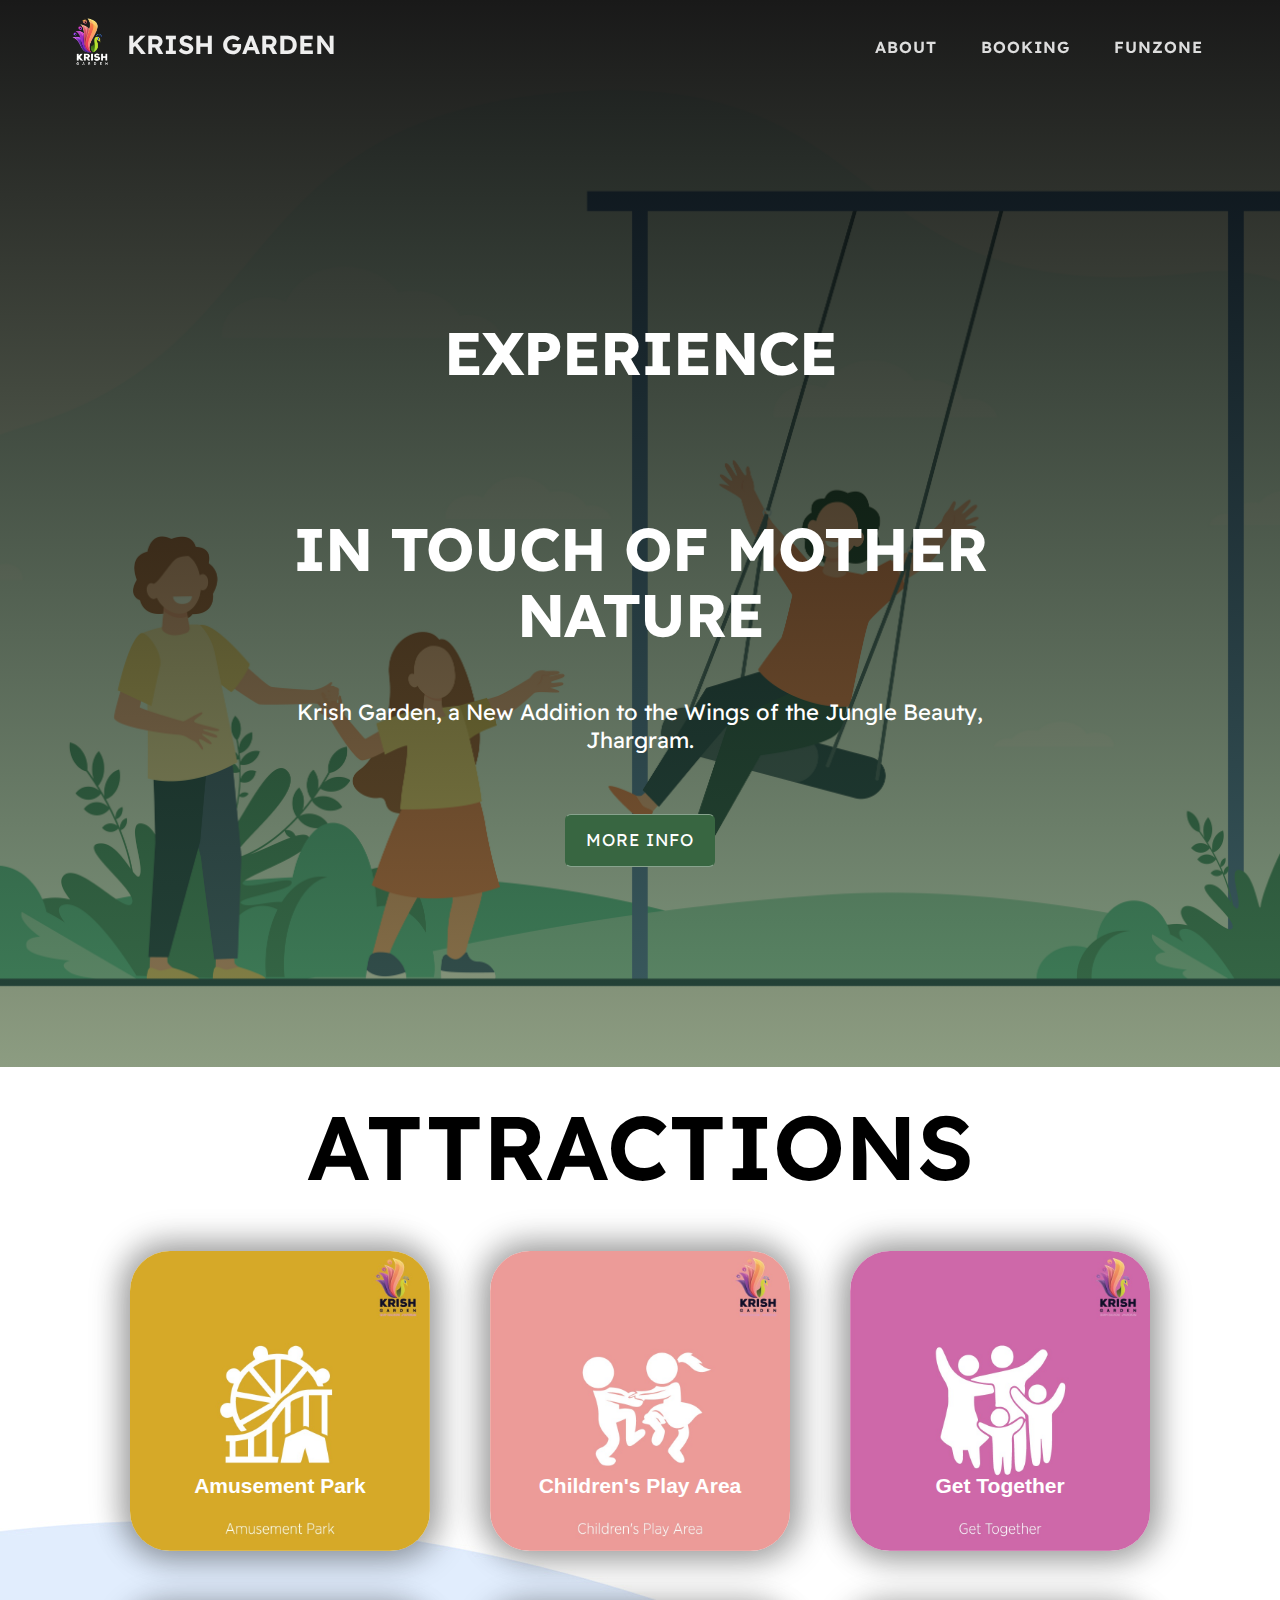
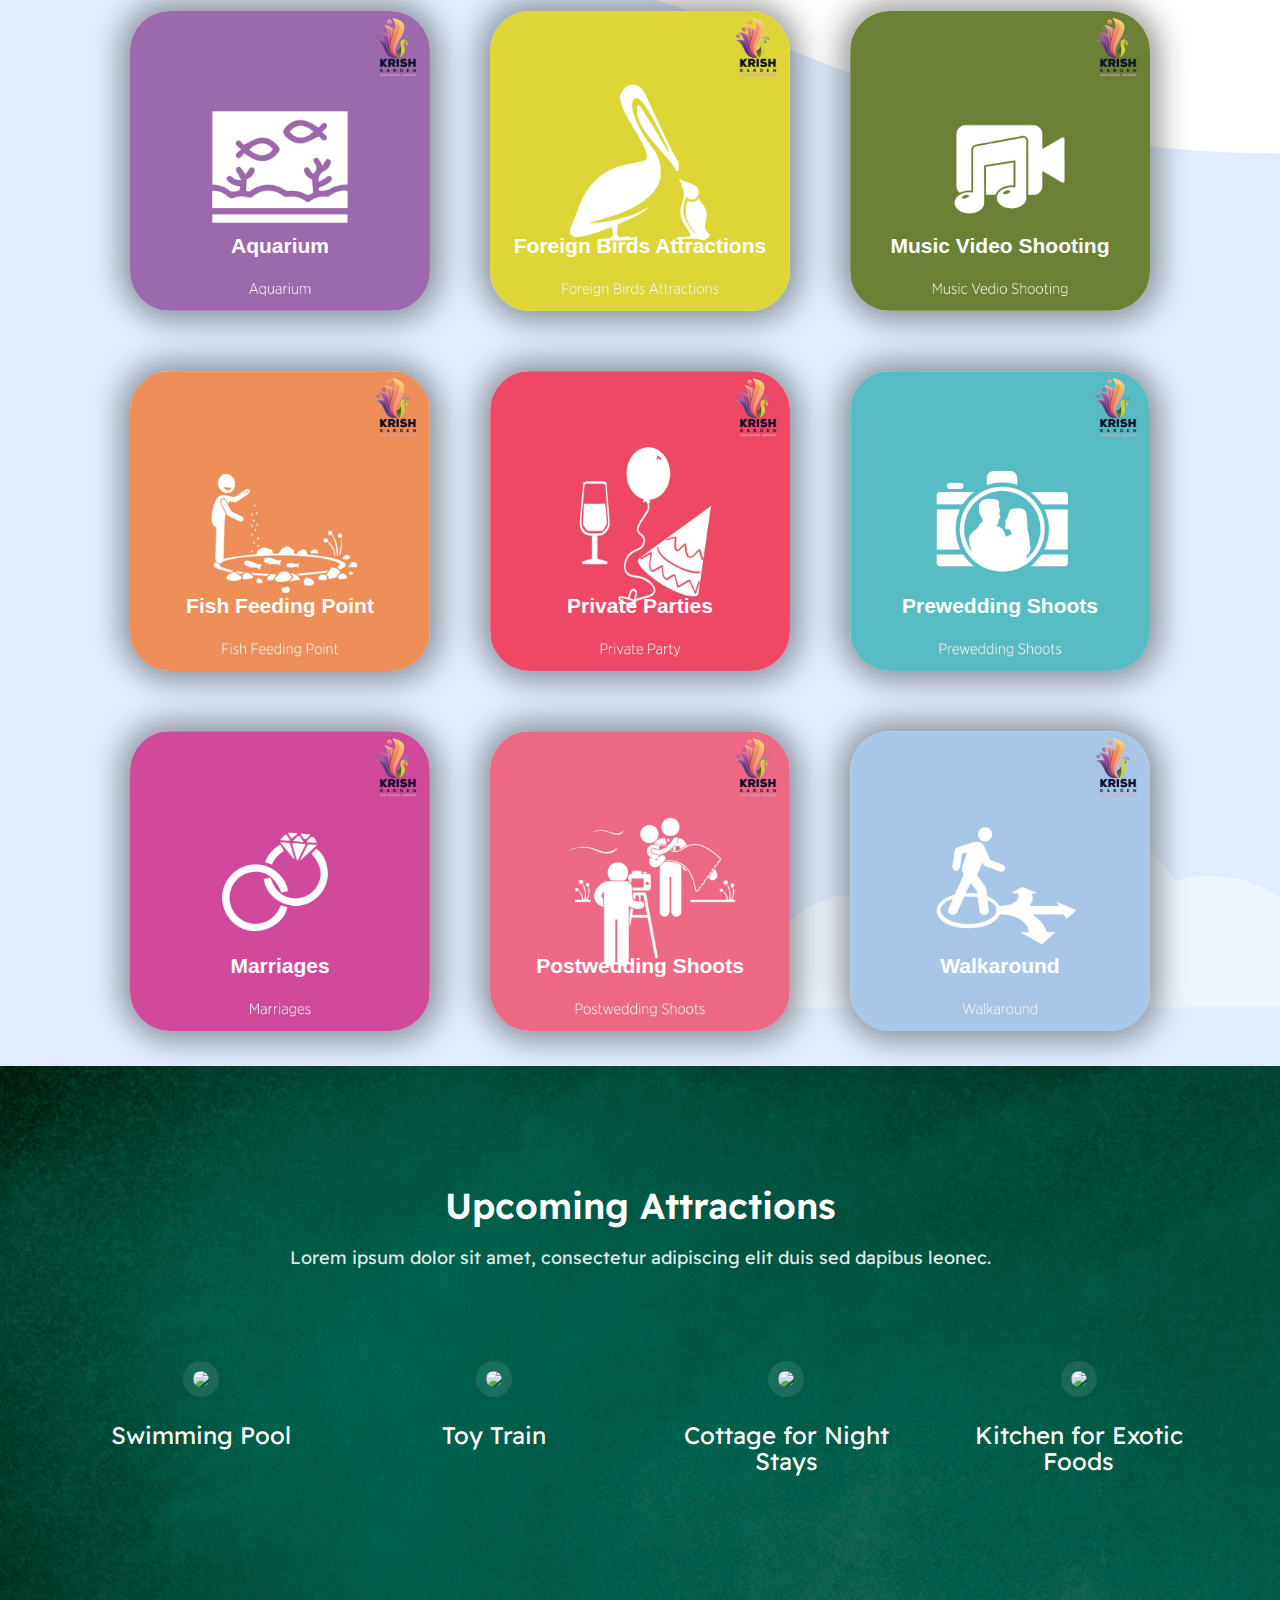
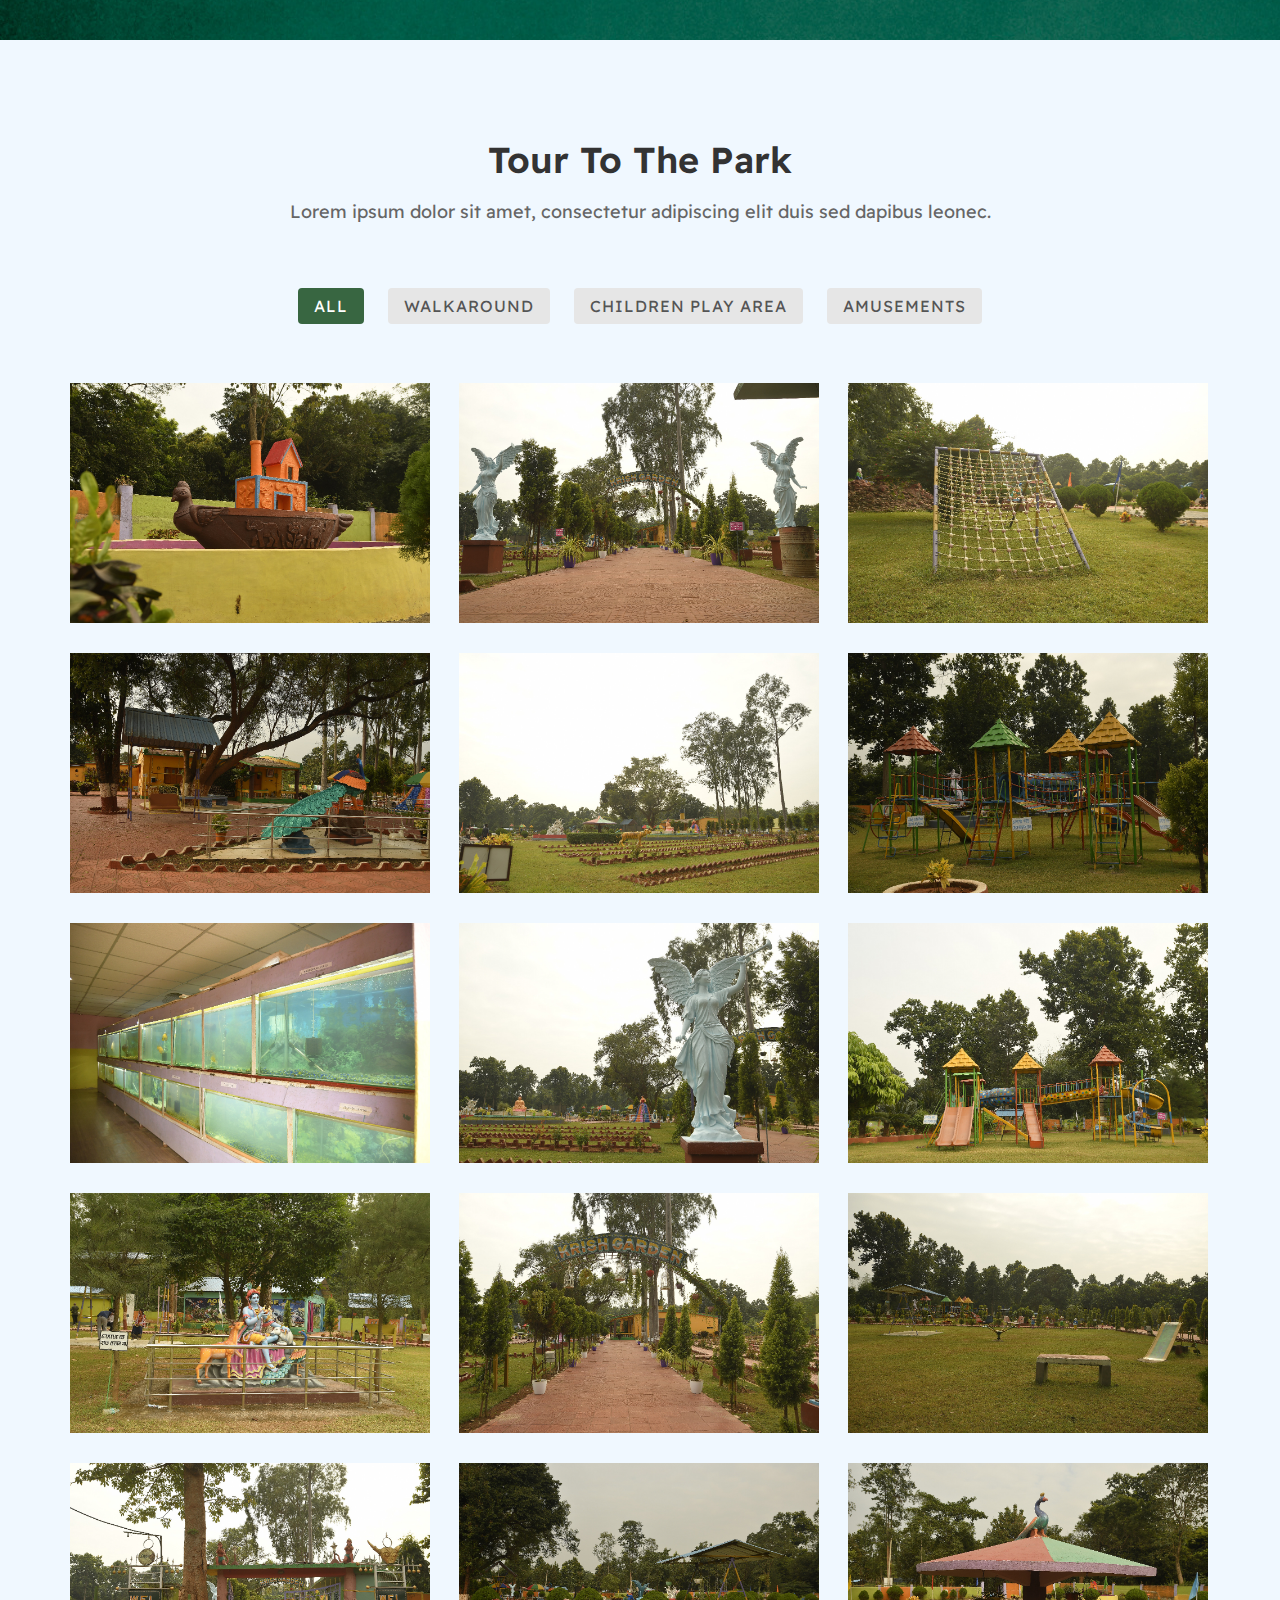
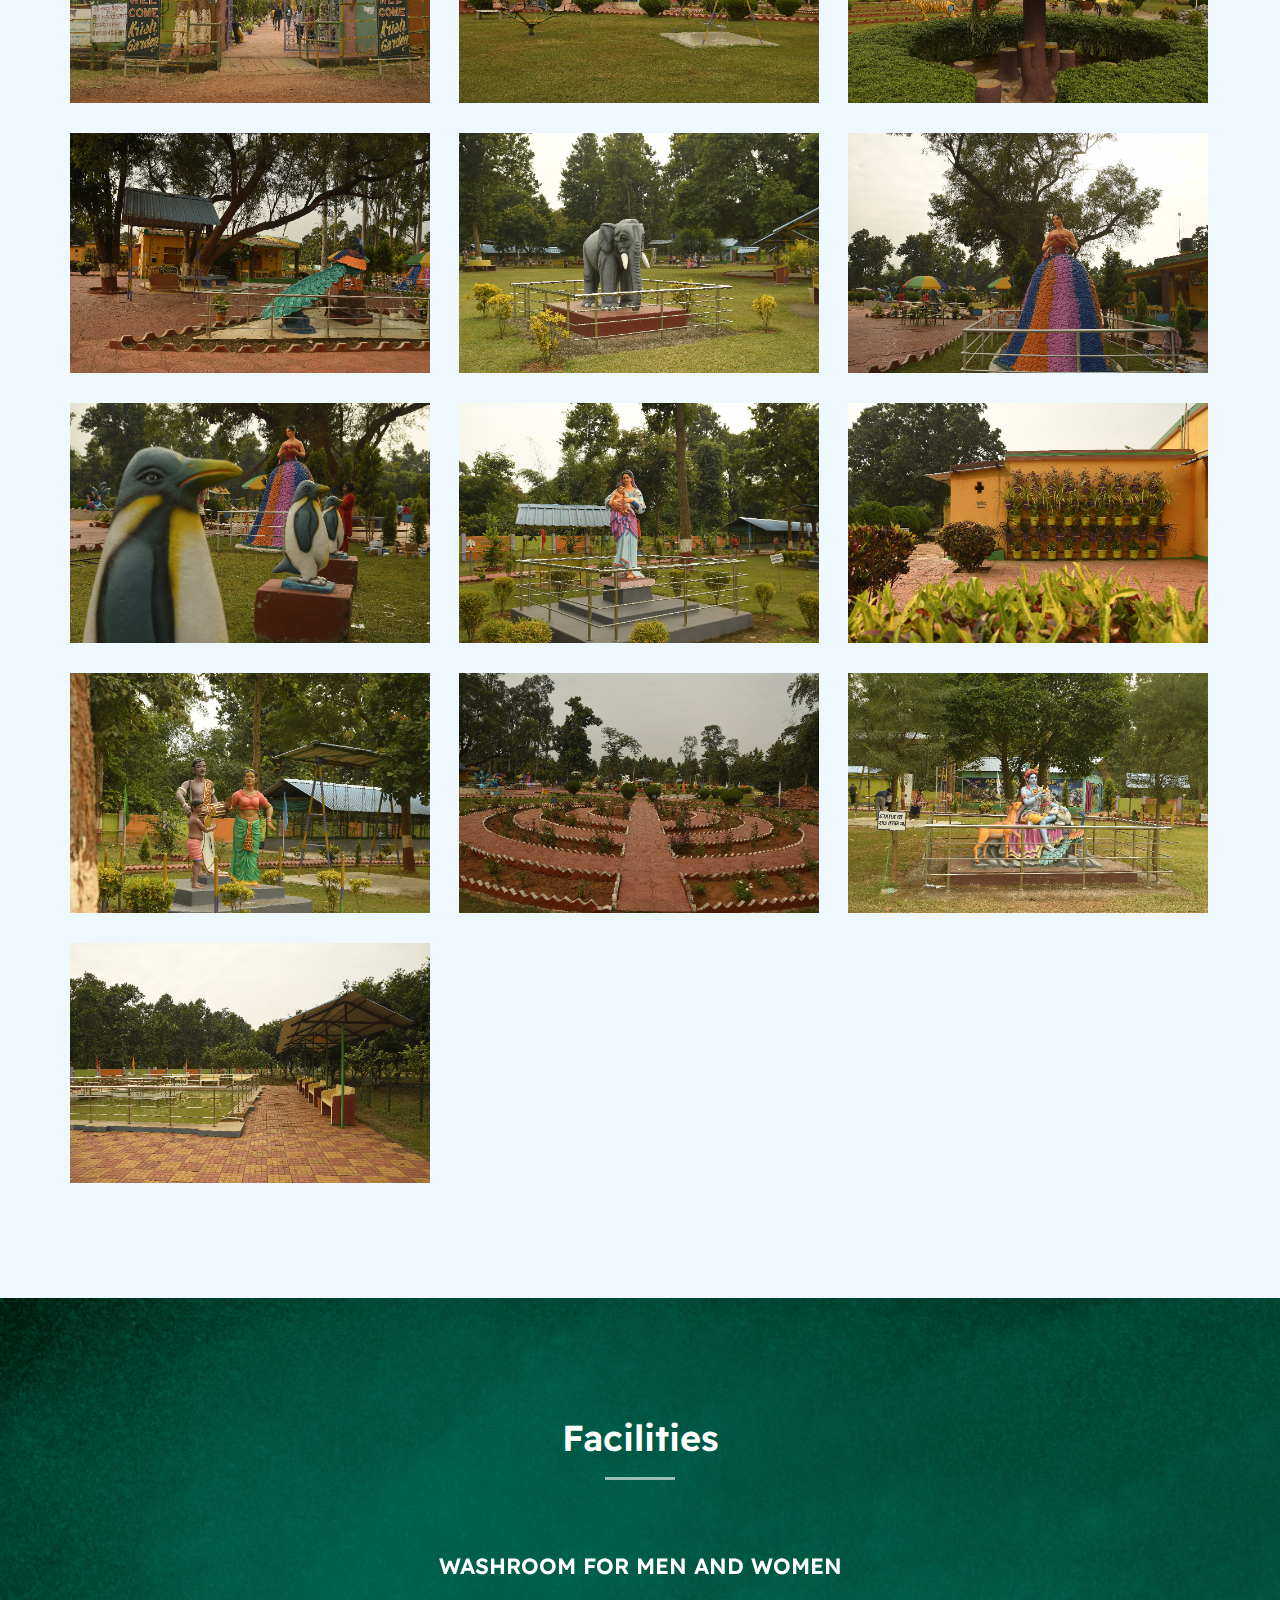
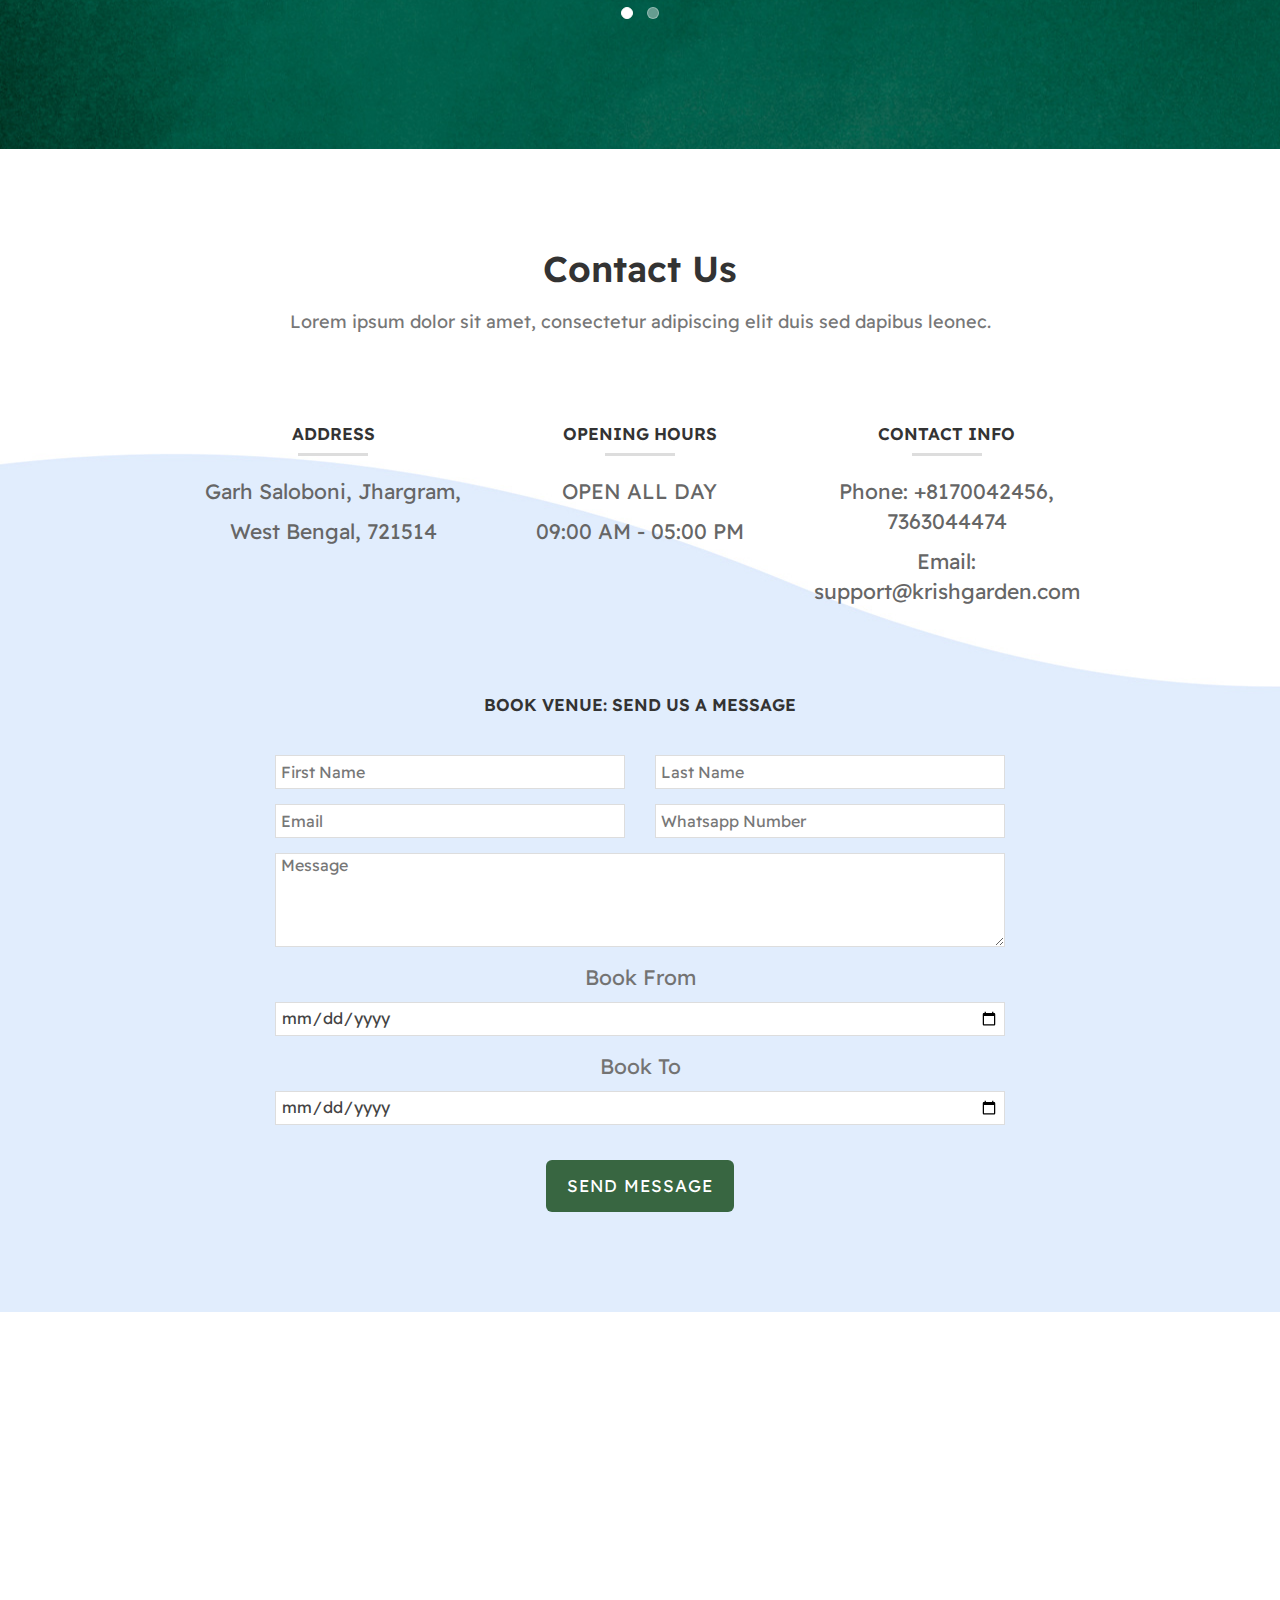
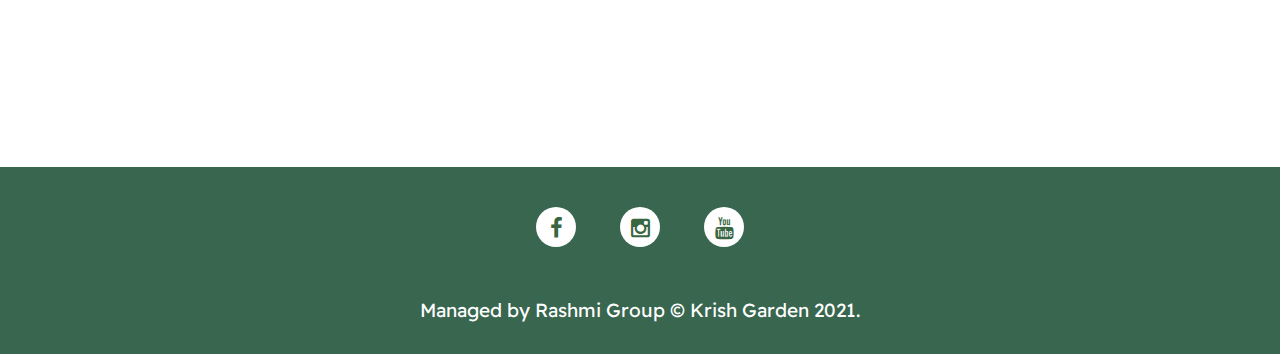
==== index.html @ af8bb803 "Add files via upload" ====
<!DOCTYPE html>
<html lang="en">
<head>
<meta charset="utf-8">
<meta name="viewport" content="width=device-width, initial-scale=1">
<title>Krish Garden</title>
<meta name="description" content="">
<meta name="author" content="">

<!-- Favicons
    ================================================== -->
<link rel="shortcut icon" href="img/favicon.ico" type="image/x-icon">
<link rel="apple-touch-icon" href="img/apple-touch-icon.png">
<link rel="apple-touch-icon" sizes="72x72" href="img/apple-touch-icon-72x72.png">
<link rel="apple-touch-icon" sizes="114x114" href="img/apple-touch-icon-114x114.png">

<!-- Bootstrap -->
<link rel="stylesheet" type="text/css"  href="css/bootstrap.css">
<link rel="stylesheet" type="text/css" href="fonts/font-awesome/css/font-awesome.css">

<!-- Slider
    ================================================== -->
<link href="css/owl.carousel.css" rel="stylesheet" media="screen">
<link href="css/owl.theme.css" rel="stylesheet" media="screen">

<!-- Stylesheet
    ================================================== -->
<link rel="stylesheet" type="text/css" href="css/style.css">
<link rel="stylesheet" type="text/css" href="css/nivo-lightbox/nivo-lightbox.css">
<link rel="stylesheet" type="text/css" href="css/nivo-lightbox/default.css">
<link href="https://fonts.googleapis.com/css?family=Open+Sans:300,400,600,700" rel="stylesheet">


</head>
<body id="page-top" data-spy="scroll" data-target=".navbar-fixed-top">


<!-- Navigation
    ==========================================-->


<nav id="menu" class="navbar navbar-default navbar-fixed-top">
  <div class="container">
    <!-- Brand and toggle get grouped for better mobile display -->
    <div class="navbar-header">
      <a href="#" class="navbar-brand">
        <img src="img/Logo.png" alt="" height="72" style="margin-top: -25px";>
      </a>
      <button type="button" class="navbar-toggle collapsed" data-toggle="collapse" data-target="#bs-example-navbar-collapse-1"> <span class="sr-only">Toggle navigation</span> <span class="icon-bar"></span> <span class="icon-bar"></span> <span class="icon-bar"></span> </button>
      <a class="navbar-brand page-scroll" href="index.html">KRISH GARDEN</a> </div>

    <!-- Collect the nav links, forms, and other content for toggling -->
    <div class="collapse navbar-collapse" id="bs-example-navbar-collapse-1">
      <ul class="nav navbar-nav navbar-right">
        <li><a href="about.html" >About</a></li>
<!--         <li><a href="#services" class="page-scroll">Upcoming Attractions</a></li> -->
<!--         <li><a href="all-images.html">Gallery</a></li>
 --><!--         <li><a href="#testimonials" class="page-scroll">Testimonials</a></li>
 -->        <li><a href="#contact" class="page-scroll">Booking</a></li>
         <li><a href="funzone.html" >Funzone</a></li>

      </ul>
    </div>
    <!-- /.navbar-collapse -->
  </div>
  <!-- /.container-fluid -->
</nav>
<!-- Header -->
<header id="header">
  <div class="intro">
    <div class="overlay">
      <div class="container">
        <div class="row">
          <div class="col-md-8 col-md-offset-2 intro-text">
            <h1>Experience
              <div class="content-slider">
                <div class="slider">
                  <div class="mask">
                    <ul>
                      <li class="anim1">
                        <div class="quote">Pleasing Holidays</div>
                      </li>
                      <li class="anim2">
                        <div class="quote">Prewedding Shoots</div>
                      </li>
                      <li class="anim3">
                        <div class="quote">Private Parties</div>
                      </li>
                      <li class="anim4">
                        <div class="quote">Postwedding Shoot</div>
                      </li>
                      <li class="anim5">
                        <div class="quote">Classic Dining</div>
                      </li>
                    </ul>
                  </div>
                </div>
              </div>
            in Touch of Mother Nature</h1>
            <p>Krish Garden, a New Addition to the Wings of the Jungle Beauty, Jhargram.</p>
            <a href="about.html" class="btn btn-custom btn-lg page-scroll">More Info</a> </div>
        </div>
      </div>
    </div>
  </div>
</header>
<!-- About Section -->

<div class="heading-a">
      <h2 class="section-heading-a">Attractions</h2>
</div>

<div class="cards-list">

<div class="card 1">
  <div class="card_image"> <img src="img/gallery/attraction/02.jpeg" /> </div>
  <div class="card_title title-white">
    <p>Amusement Park</p>
  </div>
</div>

  <div class="card 2">
  <div class="card_image">
    <img src="img/gallery/attraction/03.jpeg" />
    </div>
  <div class="card_title title-white">
    <p>Children's Play Area</p>
  </div>
</div>

<div class="card 3">
  <div class="card_image">
    <img src="img/gallery/attraction/04.jpeg" />
  </div>
  <div class="card_title title-white">
    <p>Get Together</p>
  </div>
</div>

  <div class="card 4">
  <div class="card_image">
    <img src="img/gallery/attraction/05.jpeg" />
    </div>
  <div class="card_title title-white">
    <p>Aquarium</p>
  </div>
  </div>


<div class="card 1">
  <div class="card_image"> <img src="img/gallery/attraction/06.jpeg" /> </div>
  <div class="card_title title-white">
    <p>Foreign Birds Attractions</p>
  </div>
</div>

  <div class="card 2">
  <div class="card_image">
    <img src="img/gallery/attraction/08.jpeg" />
    </div>
  <div class="card_title title-white">
    <p>Music Video Shooting</p>
  </div>
</div>

<div class="card 3">
  <div class="card_image">
    <img src="img/gallery/attraction/07.jpeg" />
  </div>
  <div class="card_title title-white">
    <p>Fish Feeding Point</p>
  </div>
</div>

  <div class="card 4">
  <div class="card_image">
    <img src="img/gallery/attraction/09.jpeg" />
    </div>
  <div class="card_title title-white">
    <p>Private Parties</p>
  </div>
  </div>

  <div class="card 1">
  <div class="card_image"> <img src="img/gallery/attraction/10.jpeg" /> </div>
  <div class="card_title title-white">
    <p>Prewedding Shoots</p>
  </div>
</div>

  <div class="card 2">
  <div class="card_image">
    <img src="img/gallery/attraction/11.jpeg" />
    </div>
  <div class="card_title title-white">
    <p>Marriages</p>
  </div>
</div>

<div class="card 3">
  <div class="card_image">
    <img src="img/gallery/attraction/12.jpeg" />
  </div>
  <div class="card_title title-white">
    <p>Postwedding Shoots</p>
  </div>
</div>

  <div class="card 4">
  <div class="card_image">
    <img src="img/gallery/attraction/01.jpeg" />
    </div>
  <div class="card_title title-white">
    <p>Walkaround</p>
  </div>
  </div>

</div>



<!-- Services Section -->
<div id="services">
  <div class="container">
    <div class="col-md-10 col-md-offset-1 section-title text-center">
      <h2>Upcoming Attractions</h2>
      <p>Lorem ipsum dolor sit amet, consectetur adipiscing elit duis sed dapibus leonec.</p>
    </div>
    <div class="row">
      <div class="col-md-3 text-center">
        <div class="service-media"> <img src="https://i.redd.it/b3esnz5ra34y.jpg" alt=" "> </div>
        <div class="service-desc">
          <h3>Swimming Pool</h3>
          <!-- <p>Lorem ipsum dolor sit amet, consectetur adipiscing elit. Duis sed dapibus leo nec ornare diam sedasd commodo nibh ante facilisis bibendum dolor feugiat at.</p>
 -->        </div>
      </div>
      <div class="col-md-3 text-center">
        <div class="service-media"> <img src="https://i.redd.it/b3esnz5ra34y.jpg" alt=" "> </div>
        <div class="service-desc">
          <h3>Toy Train</h3>
          <!-- <p>Lorem ipsum dolor sit amet, consectetur adipiscing elit. Duis sed dapibus leo nec ornare diam sedasd commodo nibh ante facilisis bibendum dolor feugiat at.</p>
 -->        </div>
      </div>
      <div class="col-md-3 text-center">
        <div class="service-media"> <img src="https://i.redd.it/b3esnz5ra34y.jpg" alt=" "> </div>
        <div class="service-desc">
          <h3>Cottage for Night Stays</h3>
          <!-- <p>Lorem ipsum dolor sit amet, consectetur adipiscing elit. Duis sed dapibus leo nec ornare diam sedasd commodo nibh ante facilisis bibendum dolor feugiat at.</p>
 -->        </div>

      </div>
      <div class="col-md-3 text-center">
        <div class="service-media"> <img src="https://i.redd.it/b3esnz5ra34y.jpg" alt=" "> </div>
        <div class="service-desc">
          <h3>Kitchen for Exotic Foods</h3>
          <!-- <p>Lorem ipsum dolor sit amet, consectetur adipiscing elit. Duis sed dapibus leo nec ornare diam sedasd commodo nibh ante facilisis bibendum dolor feugiat at.</p>
 -->        </div>
      </div>
    </div>
  </div>
</div>
<!-- Gallery Section -->
<div id="portfolio">
  <div class="container">
    <div class="section-title text-center center">
      <h2>Tour To The Park</h2>
      <p>Lorem ipsum dolor sit amet, consectetur adipiscing elit duis sed dapibus leonec.</p>
    </div>
    <div class="categories">
      <ul class="cat">
        <li>
          <ol class="type">
            <li><a href="#" data-filter="*" class="active">All</a></li>
            <li><a href="#" data-filter=".lawn">Walkaround</a></li>
            <li><a href="#" data-filter=".garden">Children Play Area</a></li>
            <li><a href="#" data-filter=".planting">Amusements</a></li>
          </ol>
        </li>
      </ul>
      <div class="clearfix"></div>
    </div>
    <div class="row">
      <div class="portfolio-items">
        <div class="col-sm-6 col-md-4 lawn">
          <div class="portfolio-item">
            <div class="hover-bg"> <a href="img/gallery/large/image-067.JPG" title="Project Title" data-lightbox-gallery="gallery1">
              <div class="hover-text">
<!--                 <h4>Lorem Ipsum</h4>-->
              </div>
              <img src="img/gallery/small/image-067.jpeg" class="img-responsive" alt="Project Title"> </a> </div>
          </div>
        </div>
        <div class="col-sm-6 col-md-4 lawn">
          <div class="portfolio-item">
            <div class="hover-bg"> <a href="img/gallery/large/image-072.JPG" title="Project Title" data-lightbox-gallery="gallery1">
              <div class="hover-text">
                <!--                 <h4>Lorem Ipsum</h4>-->
              </div>
              <img src="img/gallery/small/image-072.jpeg" class="img-responsive" alt="Project Title"> </a> </div>
          </div>
        </div>
        <div class="col-sm-6 col-md-4 garden">
          <div class="portfolio-item">
            <div class="hover-bg"> <a href="img/gallery/large/image-065.JPG" title="Project Title" data-lightbox-gallery="gallery1">
              <div class="hover-text">
                <!--                <h4>Dolor Sit</h4>-->
              </div>
              <img src="img/gallery/small/image-065.jpeg" class="img-responsive" alt="Project Title"> </a> </div>
          </div>
        </div>
        <div class="col-sm-6 col-md-4 planting">
          <div class="portfolio-item">
            <div class="hover-bg"> <a href="img/gallery/large/image-056.JPG" title="Project Title" data-lightbox-gallery="gallery1">
              <div class="hover-text">
                <!--                 <h4>Adipiscing Elit</h4>-->
              </div>
              <img src="img/gallery/small/image-056.jpeg" class="img-responsive" alt="Project Title"> </a> </div>
          </div>
        </div>
        <div class="col-sm-6 col-md-4 lawn">
          <div class="portfolio-item">
            <div class="hover-bg"> <a href="img/gallery/large/image-069.JPG" title="Project Title" data-lightbox-gallery="gallery1">
              <div class="hover-text">
                <!--                 <h4>Lorem Ipsum</h4>-->
              </div>
              <img src="img/gallery/small/image-069.jpeg" class="img-responsive" alt="Project Title"> </a> </div>
          </div>
        </div>
        <div class="col-sm-6 col-md-4 garden">
          <div class="portfolio-item">
            <div class="hover-bg"> <a href="img/gallery/large/image-032.JPG" title="Project Title" data-lightbox-gallery="gallery1">
              <div class="hover-text">
                <!--                <h4>Dolor Sit</h4>-->
              </div>
              <img src="img/gallery/small/image-032.jpeg" class="img-responsive" alt="Project Title"> </a> </div>
          </div>
        </div>
        <div class="col-sm-6 col-md-4 planting">
          <div class="portfolio-item">
            <div class="hover-bg"> <a href="img/gallery/large/image-04.JPG" title="Project Title" data-lightbox-gallery="gallery1">
              <div class="hover-text">
                <!--                 <h4>Adipiscing Elit</h4>-->
              </div>
              <img src="img/gallery/small/image-03.jpeg" class="img-responsive" alt="Project Title"> </a> </div>
          </div>
        </div>
        <div class="col-sm-6 col-md-4 lawn">
          <div class="portfolio-item">
            <div class="hover-bg"> <a href="img/gallery/large/image-071.JPG" title="Project Title" data-lightbox-gallery="gallery1">
              <div class="hover-text">
                <!--                 <h4>Lorem Ipsum</h4>-->
              </div>
              <img src="img/gallery/small/image-071.jpeg" class="img-responsive" alt="Project Title"> </a> </div>
          </div>
        </div>
        <div class="col-sm-6 col-md-4 garden">
          <div class="portfolio-item">
            <div class="hover-bg"> <a href="img/gallery/large/image-018.JPG" title="Project Title" data-lightbox-gallery="gallery1">
              <div class="hover-text">
                <!--                <h4>Dolor Sit</h4>-->
              </div>
              <img src="img/gallery/small/image-018.jpeg" class="img-responsive" alt="Project Title"> </a> </div>
          </div>
        </div>
        <div class="col-sm-6 col-md-4 planting">
          <div class="portfolio-item">
            <div class="hover-bg"> <a href="img/gallery/large/image-07.JPG" title="Project Title" data-lightbox-gallery="gallery1">
              <div class="hover-text">
                <!--                 <h4>Adipiscing Elit</h4>-->
              </div>
              <img src="img/gallery/small/image-07.jpeg" class="img-responsive" alt="Project Title"> </a> </div>
          </div>
        </div>
        <div class="col-sm-6 col-md-4 lawn">
          <div class="portfolio-item">
            <div class="hover-bg"> <a href="img/gallery/large/image-074.JPG" title="Project Title" data-lightbox-gallery="gallery1">
              <div class="hover-text">
                <!--                 <h4>Lorem Ipsum</h4>-->
              </div>
              <img src="img/gallery/small/image-074.jpeg" class="img-responsive" alt="Project Title"> </a> </div>
          </div>
        </div>
        <div class="col-sm-6 col-md-4 garden">
          <div class="portfolio-item">
            <div class="hover-bg"> <a href="img/gallery/large/image-038.JPG" title="Project Title" data-lightbox-gallery="gallery1">
              <div class="hover-text">
                <!--                <h4>Dolor Sit</h4>-->
              </div>
              <img src="img/gallery/small/image-038.jpeg" class="img-responsive" alt="Project Title"> </a> </div>
          </div>
        </div>
        <div class="col-sm-6 col-md-4 lawn">
          <div class="portfolio-item">
            <div class="hover-bg"> <a href="img/gallery/large/image-076.JPG" title="Project Title" data-lightbox-gallery="gallery1">
              <div class="hover-text">
                <!--                 <h4>Lorem Ipsum</h4>-->
              </div>
              <img src="img/gallery/small/image-076.jpeg" class="img-responsive" alt="Project Title"> </a> </div>
          </div>
        </div>
        <div class="col-sm-6 col-md-4 garden">
          <div class="portfolio-item">
            <div class="hover-bg"> <a href="img/gallery/large/image-033.JPG" title="Project Title" data-lightbox-gallery="gallery1">
              <div class="hover-text">
                <!--                <h4>Dolor Sit</h4>-->
              </div>
              <img src="img/gallery/small/image-033.jpeg" class="img-responsive" alt="Project Title"> </a> </div>
          </div>
        </div>
        <div class="col-sm-6 col-md-4 lawn">
          <div class="portfolio-item">
            <div class="hover-bg"> <a href="img/gallery/large/image-052.JPG" title="Project Title" data-lightbox-gallery="gallery1">
              <div class="hover-text">
                <!--                 <h4>Lorem Ipsum</h4>-->
              </div>
              <img src="img/gallery/small/image-052.jpeg" class="img-responsive" alt="Project Title"> </a> </div>
          </div>
        </div>
        <div class="col-sm-6 col-md-4 lawn">
          <div class="portfolio-item">
            <div class="hover-bg"> <a href="img/gallery/large/image-056.JPG" title="Project Title" data-lightbox-gallery="gallery1">
              <div class="hover-text">
                <!--                 <h4>Lorem Ipsum</h4>-->
              </div>
              <img src="img/gallery/small/image-056.jpeg" class="img-responsive" alt="Project Title"> </a> </div>
          </div>
        </div>
        <div class="col-sm-6 col-md-4 planting">
          <div class="portfolio-item">
            <div class="hover-bg"> <a href="img/gallery/large/image-017.JPG" title="Project Title" data-lightbox-gallery="gallery1">
              <div class="hover-text">
                <!--                 <h4>Adipiscing Elit</h4>-->
              </div>
              <img src="img/gallery/small/image-017.jpeg" class="img-responsive" alt="Project Title"> </a> </div>
          </div>
        </div>
        <div class="col-sm-6 col-md-4 lawn">
          <div class="portfolio-item">
            <div class="hover-bg"> <a href="img/gallery/large/image-059.JPG" title="Project Title" data-lightbox-gallery="gallery1">
              <div class="hover-text">
                <!--                 <h4>Lorem Ipsum</h4>-->
              </div>
              <img src="img/gallery/small/image-059.jpeg" class="img-responsive" alt="Project Title"> </a> </div>
          </div>
        </div>
        <div class="col-sm-6 col-md-4 lawn">
          <div class="portfolio-item">
            <div class="hover-bg"> <a href="img/gallery/large/image-061.JPG" title="Project Title" data-lightbox-gallery="gallery1">
              <div class="hover-text">
                <!--                 <h4>Lorem Ipsum</h4>-->
              </div>
              <img src="img/gallery/small/image-061.jpeg" class="img-responsive" alt="Project Title"> </a> </div>
          </div>
        </div>
        <div class="col-sm-6 col-md-4 planting">
          <div class="portfolio-item">
            <div class="hover-bg"> <a href="img/gallery/large/image-011.JPG" title="Project Title" data-lightbox-gallery="gallery1">
              <div class="hover-text">
                <!--                 <h4>Adipiscing Elit</h4>-->
              </div>
              <img src="img/gallery/small/image-011.jpeg" class="img-responsive" alt="Project Title"> </a> </div>
          </div>
        </div>
        <div class="col-sm-6 col-md-4 lawn">
          <div class="portfolio-item">
            <div class="hover-bg"> <a href="img/gallery/large/image-046.JPG" title="Project Title" data-lightbox-gallery="gallery1">
              <div class="hover-text">
                <!--                 <h4>Lorem Ipsum</h4>-->
              </div>
              <img src="img/gallery/small/image-046.jpeg" class="img-responsive" alt="Project Title"> </a> </div>
          </div>
        </div>
        <div class="col-sm-6 col-md-4 planting">
          <div class="portfolio-item">
            <div class="hover-bg"> <a href="img/gallery/large/image-010.JPG" title="Project Title" data-lightbox-gallery="gallery1">
              <div class="hover-text">
                <!--                 <h4>Adipiscing Elit</h4>-->
              </div>
              <img src="img/gallery/small/image-010.jpeg" class="img-responsive" alt="Project Title"> </a> </div>
          </div>
        </div>
        <div class="col-sm-6 col-md-4 lawn">
          <div class="portfolio-item">
            <div class="hover-bg"> <a href="img/gallery/large/image-030.JPG" title="Project Title" data-lightbox-gallery="gallery1">
              <div class="hover-text">
                <!--                 <h4>Lorem Ipsum</h4>-->
              </div>
              <img src="img/gallery/small/image-030.jpeg" class="img-responsive" alt="Project Title"> </a> </div>
          </div>
        </div>
        <div class="col-sm-6 col-md-4 lawn">
          <div class="portfolio-item">
            <div class="hover-bg"> <a href="img/gallery/large/image-07.JPG" title="Project Title" data-lightbox-gallery="gallery1">
              <div class="hover-text">
                <!--                 <h4>Lorem Ipsum</h4>-->
              </div>
              <img src="img/gallery/small/image-07.jpeg" class="img-responsive" alt="Project Title"> </a> </div>
          </div>
        </div>
       <div class="col-sm-6 col-md-4 planting">
          <div class="portfolio-item">
            <div class="hover-bg"> <a href="img/gallery/large/image-01.JPG" title="Project Title" data-lightbox-gallery="gallery1">
              <div class="hover-text">
                <!--                 <h4>Adipiscing Elit</h4>-->
              </div>
              <img src="img/gallery/small/image-01.jpeg" class="img-responsive" alt="Project Title"> </a> </div>
          </div>
        </div>
      </div>
    </div>
  </div>
</div>
<!-- Testimonials Section -->
<div id="testimonials" class="text-center">
  <div class="overlay">
    <div class="container">
      <div class="section-title">
        <h2>Facilities</h2>
        <hr>
      </div>
      <div class="row">
        <div class="col-md-10 col-md-offset-1">
          <div id="testimonial" class="owl-carousel owl-theme">
            <div class="item">
              <!-- <p>"Lorem ipsum dolor sit amet, consectetur adipiscing elit. Duis sed dapibus leo nec ornare diam. Sed commodo nibh ante facilisis bibendum dolor feugiat at duis sed dapibus leo nec ornare diam."</p> -->
              <p>WASHROOM FOR MEN AND WOMEN</p>
            </div>
            <div class="item">
              <!-- <p>"Lorem ipsum dolor sit amet, consectetur adipiscing elit. Duis sed dapibus leo nec ornare diam. Sed commodo nibh ante facilisis bibendum dolor feugiat at duis sed dapibus leo nec ornare diam."</p> -->
              <p>FRESH DRINKING WATER</p>
            </div>
            <!-- <div class="item">
              <p>"Lorem ipsum dolor sit amet, consectetur adipiscing elit. Duis sed dapibus leo nec ornare diam. Sed commodo nibh ante facilisis bibendum dolor feugiat at duis sed dapibus leo nec ornare diam."</p>
              <p>- John DOE, Parker County, TX</p>
            </div>
            <div class="item">
              <p>"Lorem ipsum dolor sit amet, consectetur adipiscing elit. Duis sed dapibus leo nec ornare diam. Sed commodo nibh ante facilisis bibendum dolor feugiat at duis sed dapibus leo nec ornare diam."</p>
              <p>- John DOE, Parker County, TX</p>
            </div> -->
          </div>
        </div>
      </div>
    </div>
  </div>
</div>
<!-- Contact Section -->
<div id="contact" class="text-center">
  <div class="container">
    <div class="section-title text-center">
      <h2>Contact Us</h2>
      
      <p>Lorem ipsum dolor sit amet, consectetur adipiscing elit duis sed dapibus leonec.</p>
    </div>
    <div class="col-md-10 col-md-offset-1 contact-info">
      <div class="col-md-4">
        <h3>Address</h3>
        <hr>
        <div class="contact-item">
          <p>Garh Saloboni, Jhargram,</p>
          <p>West Bengal, 721514</p>
        </div>
      </div>
      <div class="col-md-4">
        <h3>Opening Hours</h3>
        <hr>
        <div class="contact-item">
          <p>OPEN ALL DAY</p>
          <p>09:00 AM - 05:00 PM</p>
        </div>
      </div>
      <div class="col-md-4">
        <h3>Contact Info</h3>
        <hr>
        <div class="contact-item">
          <p>Phone: +8170042456, 7363044474</p>
          <p>Email: support@krishgarden.com</p>
        </div>
      </div>
    </div>
    <div class="col-md-8 col-md-offset-2">
      <h3>Book Venue: Send us a Message</h3>
      <form name="sentMessage" id="contactForm" novalidate>
        <div class="row">
          <div class="col-md-6">
            <div class="form-group">
              <input type="text" id="name" class="form-control" placeholder="First Name" required="required">
              <p class="help-block text-danger"></p>
            </div>
          </div>
          <div class="col-md-6">
            <div class="form-group">
              <input type="text" id="name" class="form-control" placeholder="Last Name" required="required">
              <p class="help-block text-danger"></p>
            </div>
          </div>
          <div class="col-md-6">
            <div class="form-group">
              <input type="Email" id="email" class="form-control" placeholder="Email" required="required">
              <p class="help-block text-danger"></p>
            </div>
          </div>
          <div class="col-md-6">
            <div class="form-group">
              <input type="Phone" id="phone" class="form-control" placeholder="Whatsapp Number" required="required">
              <p class="help-block text-danger"></p>
            </div>
          </div>
        </div>

        <div class="form-group">
          <textarea name="message" id="message" class="form-control" rows="4" placeholder="Message" required></textarea>
          <p class="help-block text-danger"></p>
        </div>
        <div class="form-group">
          <p class="help-block">Book From</p>
            <input type="date" id="date" class="form-control" placeholder="Date" required="required">
        </div>
        <div class="form-group">
          <p class="help-block">Book To</p>
          <input type="date" name="date" id="date" class="form-control" placeholder="Date" required></textarea>
        </div>
        <div id="success"></div>
        <button type="submit" class="btn btn-custom btn-lg">Send Message</button>
      </form>
    </div>
  </div>
</div>
<iframe src="https://www.google.com/maps/embed?pb=!1m18!1m12!1m3!1d118045.36388241705!2d87.02537645530462!3d22.394462783722037!2m3!1f0!2f0!3f0!3m2!1i1024!2i768!4f13.1!3m3!1m2!1s0x3a1d709225c0597b%3A0x7ce6f3e52c7d626a!2sKrish%20Garden!5e0!3m2!1sen!2sin!4v1639393652742!5m2!1sen!2sin" width="100%" height="450" style="border:0;" allowfullscreen="" loading="lazy"></iframe>

<!-- Footer Section -->

<div id="footer">
  <!-- <div id="googleMap" style="width:100%;height:400px;"></div>

  <script>
  function myMap() {
  var mapProp= {
    center:new google.maps.LatLng(51.508742,-0.120850),
    zoom:5,
  };
  var map = new google.maps.Map(document.getElementById("googleMap"),mapProp);
  }
  </script>

  <script src="https://maps.googleapis.com/maps/api/js?key=YOUR_KEY&callback=myMap"></script> -->


  <div class="container text-center">
    <div class="col-md-8 col-md-offset-2">
      <div class="social">
        <ul>
          <li><a href="#"><i class="fa fa-facebook"></i></a></li>
          <li><a href="#"><i class="fa fa-instagram"></i></a></li>
          <li><a href="#"><i class="fa fa-youtube"></i></a></li>
        </ul>
      </div>
      <p>Managed by Rashmi Group <a href="#" rel="nofollow">&copy; Krish Garden 2021.</a></p>
    </div>
  </div>
</div>
<script type="text/javascript" src="js/jquery.1.11.1.js"></script>
<script type="text/javascript" src="js/bootstrap.js"></script>
<script type="text/javascript" src="js/SmoothScroll.js"></script>
<script type="text/javascript" src="js/nivo-lightbox.js"></script>
<script type="text/javascript" src="js/jquery.isotope.js"></script>
<script type="text/javascript" src="js/owl.carousel.js"></script>
<script type="text/javascript" src="js/jqBootstrapValidation.js"></script>
<script type="text/javascript" src="js/contact_me.js"></script>
<script type="text/javascript" src="js/main.js"></script>
</body>
</html>
---- css/style.css ----
@import url('https://fonts.googleapis.com/css2?family=Readex+Pro:wght@200;300;400;500;600;700&display=swap');
body,
html {
    font-family: 'Readex Pro', sans-serif;
    /* font-family: 'Open Sans', sans-serif; */
    text-rendering: optimizeLegibility !important;
    -webkit-font-smoothing: antialiased !important;
    color: #666;
    font-weight: 400;
    width: 100% !important;
    height: 100% !important;
}

h2 {
    margin: 0 0 20px 0;
    font-weight: 600;
    font-size: 36px;
    color: #333;
}

h3,
h4 {
    font-size: 20px;
    font-weight: 400;
    color: #333;
}

h5 {
    text-transform: uppercase;
    font-weight: 700;
    line-height: 20px;
}

p {
    font-size: 21px;
    text-align: center;
}

p.intro {
    margin: 12px 0 0;
    line-height: 24px;
}

a {
    color: #386641;
    font-weight: 400;
}

a:hover,
a:focus {
    text-decoration: none;
    color: #222;
}

ul,
ol {
    list-style: none;
}

.clearfix:after {
    visibility: hidden;
    display: block;
    font-size: 0;
    content: " ";
    clear: both;
    height: 0;
}

.clearfix {
    display: inline-block;
}

* html .clearfix {
    height: 1%;
}

.clearfix {
    display: block;
}

ul,
ol {
    padding: 0;
    webkit-padding: 0;
    moz-padding: 0;
}

hr {
    height: 3px;
    width: 70px;
    text-align: center;
    position: relative;
    background: #386641;
    margin: 0 auto;
    margin-bottom: 20px;
    border: 0;
}


/* Navigation */

#menu {
    padding: 20px;
    transition: all 0.8s;
}

#menu.navbar-default {
    background-color: transparent;
    border-color: rgba(231, 231, 231, 0);
}

#menu a.navbar-brand {
    font-size: 26px;
    font-weight: 600;
    color: #eee;
    padding-left: 0px;
}

#menu.navbar-default .navbar-nav>li>a {
    text-transform: uppercase;
    color: #ddd;
    font-size: 16px;
    font-weight: 600;
    letter-spacing: 1px;
    padding: 8px 2px;
    border-radius: 0;
    margin: 9px 20px 0 20px;
}

#menu.navbar-default .navbar-nav>li>a:hover {
    color: #91ffa7;
}

.on {
    background-color: #38664f !important;
    padding: 0 !important;
    padding: 15px 0 !important;
    opacity: 0.96;
}

.navbar-default .navbar-nav>.active>a,
.navbar-default .navbar-nav>.active>a:hover,
.navbar-default .navbar-nav>.active>a:focus {
    color: #91ffa7 !important;
    background-color: transparent;
}

.navbar-toggle {
    border-radius: 0;
}

.navbar-default .navbar-toggle:hover,
.navbar-default .navbar-toggle:focus {
    background-color: #fff;
    border-color: #fff;
}

.navbar-default .navbar-toggle:hover>.icon-bar {
    background-color: #91ffa7;
}

.section-title {
    margin-bottom: 70px;
}

.section-title p {
    font-size: 18px;
    color: #666;
    text-align: center;
}

.btn-custom {
    text-transform: uppercase;
    color: #fff;
    background-color: #386641;
    padding: 14px 20px;
    letter-spacing: 1px;
    margin: 0;
    font-size: 17px;
    font-weight: 400;
    border-radius: 6px;
    margin-top: 20px;
    transition: all 0.3s;
}

.btn-custom:hover,
.btn-custom:focus,
.btn-custom.focus,
.btn-custom:active,
.btn-custom.active {
    color: #fff;
    /* background-color: #91ffa7; */
}

.btn:active,
.btn.active {
    background-image: none;
    outline: 0;
    -webkit-box-shadow: none;
    box-shadow: none;
}

a:focus,
.btn:focus,
.btn:active:focus,
.btn.active:focus,
.btn.focus,
.btn:active.focus,
.btn.active.focus {
    outline: none;
    outline-offset: none;
}


/* Header Section */

.intro {
    display: table;
    width: 100%;
    padding: 0;
    background: url(../img/08.jpg) top center no-repeat;
    background-color: #e5e5e5;
    -webkit-background-size: cover;
    -moz-background-size: cover;
    background-size: cover;
    -o-background-size: cover;
}

.intro .overlay {
    /* Permalink - use to edit and share this gradient: http://colorzilla.com/gradient-editor/#000000+0,70ad47+100&0.6+0,0.4+100 */
    background: -moz-linear-gradient(top, rgba(0, 0, 0, 0.6) 0%, rgba(112, 173, 71, 0.4) 100%);
    /* FF3.6-15 */
    background: -webkit-linear-gradient(top, rgba(0, 0, 0, 0.6) 0%, rgba(112, 173, 71, 0.4) 100%);
    /* Chrome10-25,Safari5.1-6 */
    background: linear-gradient(to bottom, rgba(0, 0, 0, 0.9) 0%, rgba(112, 173, 71, 0.4) 150%);
    /* W3C, IE10+, FF16+, Chrome26+, Opera12+, Safari7+ */
    filter: progid: DXImageTransform.Microsoft.gradient(startColorstr='#99000000', endColorstr='#6670ad47', GradientType=0);
    /* IE6-9 */
}

.intro .fa {
    font-size: 94px;
    margin-bottom: 40px;
    color: #fff;
}

.intro h1 {
    color: #fff;
    font-size: 60px;
    font-weight: 800;
    letter-spacing: -1px;
    margin-top: 0;
    margin-bottom: 50px;
    text-transform: uppercase;
}

.intro p {
    color: #fff;
    font-size: 22px;
    margin-top: 20px;
    line-height: 28px;
    margin-bottom: 40px;
    text-align: center;
}

.intro .btn-custom {
    border-top: 1px solid rgba(255, 255, 255, 0.4);
    border-bottom: 1px solid rgba(255, 255, 255, 0.4);
}

header .intro-text {
    padding-top: 320px;
    padding-bottom: 200px;
    text-align: center;
}


/* About Section */

#about {
    padding: 120px 0 80px 0;
    background: #f6f6f6;
}

#about h3 {
    font-size: 22px;
    font-weight: 600;
    margin: 20px 0 0 0;
    text-align: center;
}

#about .about-text span {
    color: #386641;
    font-weight: 700;
    letter-spacing: -1px;
}

#about hr {
    margin-left: 0;
    margin-bottom: 40px;
}

#about .btn {
    margin-top: 40px;
}

#about .about-media img {
    position: relative;
    display: block;
    width: 75%;
    height: auto;
    border-radius: 50%;
    margin-left: auto;
    margin-right: auto;
}

#about .about-text,
#about .about-desc {
    margin-bottom: 40px;
}

#about p {
    line-height: 24px;
    margin-top: 20px;
    margin-right: 12px;
    margin-left: 3px;
}


/* Services Section */

#services {
    padding: 120px 0;
    background: url("../img/01.png");
}

#services .service-media {
    margin: 10px;
}

#services .service-media img {
    position: relative;
    width: 225px;
    height: 225px;
    border-radius: 50%;
    border: 10px solid rgba(255, 255, 255, 0.1);
}

#services .service-desc {
    margin: 10px 10px 40px;
    text-align: center;
}

#services h2 {
    color: #fff;
}

#services h3 {
    color: #fff;
    font-size: 24px;
    font-weight: 400;
    padding: 5px 0;
}

#services p {
    color: rgba(255, 255, 255, 0.9);
}

#services hr {
    background: rgba(255, 255, 255, 0.6);
}


/* Portfolio Section */

#portfolio {
    padding: 100px 0;
    background: aliceblue;
}

.categories {
    text-align: center;
}

ul.cat li {
    display: inline-block;
}

ol.type li {
    display: inline-block;
    margin: 0 10px 40px 10px;
}

ol.type li a {
    color: #555;
    font-size: 16px;
    font-weight: 400;
    padding: 8px 16px;
    background: #e6e6e6;
    border: 0;
    border-radius: 4px;
    letter-spacing: 1px;
    text-transform: uppercase;
    transition: all 0.3s;
}

ol.type li a.active {
    background: #386641;
    color: #fff;
}

ol.type li a:hover {
    background: #386641;
    color: #fff;
}

.isotope-item {
    z-index: 2
}

.isotope-hidden.isotope-item {
    z-index: 1
}

.isotope,
.isotope .isotope-item {
    /* change duration value to whatever you like */
    -webkit-transition-duration: 0.8s;
    -moz-transition-duration: 0.8s;
    transition-duration: 0.8s;
}

.isotope-item {
    margin-right: -1px;
    -webkit-backface-visibility: hidden;
    backface-visibility: hidden;
}

.isotope {
    -webkit-backface-visibility: hidden;
    backface-visibility: hidden;
    -webkit-transition-property: height, width;
    -moz-transition-property: height, width;
    transition-property: height, width;
}

.isotope .isotope-item {
    -webkit-backface-visibility: hidden;
    backface-visibility: hidden;
    -webkit-transition-property: -webkit-transform, opacity;
    -moz-transition-property: -moz-transform, opacity;
    transition-property: transform, opacity;
}

.portfolio-item {
    margin: 15px 0;
}

.portfolio-item .hover-bg {
    overflow: hidden;
    position: relative;
    margin: 0 auto;
}

.hover-bg .hover-text {
    position: absolute;
    text-align: center;
    margin: 0 auto;
    color: #fff;
    background: rgba(0, 0, 0, 0.6);
    padding: 30% 0 0 0;
    height: 100%;
    width: 100%;
    opacity: 0;
    transition: all 0.5s;
}

.hover-bg .hover-text>h4 {
    opacity: 0;
    color: #fff;
    -webkit-transform: translateY(100%);
    transform: translateY(100%);
    transition: all 0.3s;
    font-size: 18px;
    letter-spacing: 1px;
    font-weight: 300;
    text-transform: uppercase;
}

.hover-bg:hover .hover-text>h4 {
    opacity: 1;
    -webkit-backface-visibility: hidden;
    -webkit-transform: translateY(0);
    transform: translateY(0);
}

.hover-bg:hover .hover-text {
    opacity: 1;
}


/* Testimonials Section */

#testimonials {
    background: #444 url(../x/testimonials-bg.jpg) center center no-repeat fixed;
    background-size: cover;
}

#testimonials .overlay {
    padding: 120px 0;
    background: url("../img/01.png");
}

#testimonials h2 {
    color: #fff;
}

#testimonials hr {
    background: rgba(255, 255, 255, 0.6);
}

#testimonial p {
    color: #fff;
    font-size: 22px;
    font-weight: 600;
    line-height: 32px;
    text-align: center;
}

.owl-theme .owl-controls .owl-page span {
    display: block;
    width: 12px;
    height: 12px;
    margin: 5px 7px;
    filter: Alpha(Opacity=1);
    opacity: 1;
    border-radius: 50%;
    background: rgba(255, 255, 255, 0.4);
    transition: all 0.5s;
    border: 1px solid rgba(255, 255, 255, 0.3);
}

.owl-theme .owl-controls .owl-page.active span,
.owl-theme .owl-controls.clickable .owl-page:hover span {
    filter: Alpha(Opacity=100);
    opacity: 1;
    background: #fff;
    border: 1px solid #fff;
}

.owl-theme .owl-controls .owl-page.active span {
    background: #fff;
    border: 1px solid #fff;
}


/* Contact Section */

#contact p {
    text-align: center;
}

#contact {
    padding: 100px 0;
    background: url("../img/02.jpg")top border-box no-repeat;
}

#contact .section-title p {
    color: #777;
}

#contact form {
    padding: 0;
    margin-top: 40px;
}

#contact h3 {
    text-transform: uppercase;
    font-size: 17px;
    font-weight: 600;
}

#contact .text-danger {
    color: #cc0033;
    text-align: left;
}

label {
    font-size: 12px;
    font-weight: 400;
    font-family: 'Open Sans', sans-serif;
    float: left;
}

#contact .form-control {
    display: block;
    width: 100%;
    padding: 0px 5px;
    font-size: 16px;
    line-height: 1.42857143;
    color: #444;
    background-color: #fff;
    background-image: none;
    border: 1px solid #ddd;
    border-radius: 0;
    -webkit-box-shadow: none;
    box-shadow: none;
    -webkit-transition: none;
    -o-transition: none;
    transition: none;
}

#contact .form-control:focus {
    outline: 0;
    -webkit-box-shadow: 0 0 15px #ddd;
    box-shadow: 0 0 15px #ddd;
}

.form-control::-webkit-input-placeholder {
    color: #777;
}

.form-control:-moz-placeholder {
    color: #777;
}

.form-control::-moz-placeholder {
    color: #777;
}

.form-control:-ms-input-placeholder {
    color: #777;
}

#contact .contact-info {
    margin-bottom: 30px;
}

#contact .contact-info hr {
    background: #ddd;
}

#contact .contact-item {
    margin: 20px 0 40px 0;
}


/* Footer Section*/

#footer {
    background: #38664f;
    padding: 30px 0 20px;
}

#footer h3 {
    color: #1e7a46;
    font-weight: 400;
    font-size: 18px;
    text-transform: uppercase;
    margin-bottom: 20px;
}

#footer .social {
    margin: 10px 0 50px 0;
}

#footer .social ul li {
    display: inline-block;
    margin: 0 20px;
}

#footer .social i.fa {
    font-size: 22px;
    width: 40px;
    height: 40px;
    padding: 10px;
    background: #fff;
    color: #386641;
    border-radius: 50%;
    transition: all 0.3s;
}

#footer .social i.fa:hover {
    background: #386641;
    color: #fff;
}

#footer p {
    color: #fff;
    font-size: 19px;
}

#footer a {
    color: #fff;
}

#footer a:hover {
    color: aliceblue;
}


/*Slider Content*/

.content-slider {
    width: 100%;
    height: 40px;
    margin-bottom: inherit;
}

.slider {
    height: auto;
    width: 100%;
    margin: 40px auto 0;
    overflow: visible;
    position: relative;
}

.mask {
    overflow: hidden;
    height: 70px;
}

.slider ul {
    margin: 0;
    padding: 0;
    position: relative;
}

.slider li {
    width: 100%;
    height: 40px;
    position: absolute;
    top: -325px;
    list-style: none;
    color: #8AFF8A;
}

.slider .quote {
    font-size: 60px;
    font-style: inherit;
}

.slider .source {
    font-size: 20px;
    text-align: right;
}

.slider li.anim1 {
    animation: cycle 15s linear infinite;
    color: red;
}

.slider li.anim2 {
    animation: cycle2 15s linear infinite;
    color: dodgerblue;
}

.slider li.anim3 {
    animation: cycle3 15s linear infinite;
    color: darkgoldenrod;
}

.slider li.anim4 {
    animation: cycle4 15s linear infinite;
    color: brown;
}

.slider li.anim5 {
    animation: cycle5 15s linear infinite;
    color: darkturquoise;
}

.slider:hover li {
    animation-play-state: paused;
}

@keyframes cycle {
    0% {
        top: 0px;
    }
    4% {
        top: 0px;
    }
    16% {
        top: 0px;
        opacity: 1;
        z-index: 0;
    }
    20% {
        top: 325px;
        opacity: 0;
        z-index: 0;
    }
    21% {
        top: -325px;
        opacity: 0;
        z-index: -1;
    }
    50% {
        top: -325px;
        opacity: 0;
        z-index: -1;
    }
    92% {
        top: -325px;
        opacity: 0;
        z-index: 0;
    }
    96% {
        top: -325px;
        opacity: 0;
    }
    100% {
        top: 0px;
        opacity: 1;
    }
}

@keyframes cycle2 {
    0% {
        top: -325px;
        opacity: 0;
    }
    16% {
        top: -325px;
        opacity: 0;
    }
    20% {
        top: 0px;
        opacity: 1;
    }
    24% {
        top: 0px;
        opacity: 1;
    }
    36% {
        top: 0px;
        opacity: 1;
        z-index: 0;
    }
    40% {
        top: 325px;
        opacity: 0;
        z-index: 0;
    }
    41% {
        top: -325px;
        opacity: 0;
        z-index: -1;
    }
    100% {
        top: -325px;
        opacity: 0;
        z-index: -1;
    }
}

@keyframes cycle3 {
    0% {
        top: -325px;
        opacity: 0;
    }
    36% {
        top: -325px;
        opacity: 0;
    }
    40% {
        top: 0px;
        opacity: 1;
    }
    44% {
        top: 0px;
        opacity: 1;
    }
    56% {
        top: 0px;
        opacity: 1;
        z-index: 0;
    }
    60% {
        top: 325px;
        opacity: 0;
        z-index: 0;
    }
    61% {
        top: -325px;
        opacity: 0;
        z-index: -1;
    }
    100% {
        top: -325px;
        opacity: 0;
        z-index: -1;
    }
}

@keyframes cycle4 {
    0% {
        top: -325px;
        opacity: 0;
    }
    56% {
        top: -325px;
        opacity: 0;
    }
    60% {
        top: 0px;
        opacity: 1;
    }
    64% {
        top: 0px;
        opacity: 1;
    }
    76% {
        top: 0px;
        opacity: 1;
        z-index: 0;
    }
    80% {
        top: 325px;
        opacity: 0;
        z-index: 0;
    }
    81% {
        top: -325px;
        opacity: 0;
        z-index: -1;
    }
    100% {
        top: -325px;
        opacity: 0;
        z-index: -1;
    }
}

@keyframes cycle5 {
    0% {
        top: -325px;
        opacity: 0;
    }
    76% {
        top: -325px;
        opacity: 0;
    }
    80% {
        top: 0px;
        opacity: 1;
    }
    84% {
        top: 0px;
        opacity: 1;
    }
    96% {
        top: 0px;
        opacity: 1;
        z-index: 0;
    }
    100% {
        top: 325px;
        opacity: 0;
        z-index: 0;
    }
}

@media (max-width: 700px) {
    .content-slider .slider .mask .quote {
        font-size: 32px;
    }
}

@media (max-width: 700px) {
    #header .intro .overlay .container h1 {
        font-size: 44px;
        margin-top: 10px;
    }
    header .intro-text {
        padding-top: 130px;
        padding-bottom: 40px;
    }
}

@media (max-width: 768px) {
    #menu.navbar-default {
        background-color: #386641;
    }
    .on {
        background-color: #386641;
    }
}


/*about us page*/

img {
    max-width: 100%;
}

.about-us {
    padding: 50px 0;
    background: azure;
}

.container-a {
    max-width: 1440px;
    width: 95%;
    margin: 0 auto;
}

.heading-a {
    text-align: center;
}

.section-heading-a {
    text-transform: uppercase;
    font-size: 90px;
    color: #000;
    padding-top: 30px;
}

.sub-heading-a {
    max-width: 76ch;
    margin: 25px auto 0;
    line-height: 1.8;
    font-size: 18px;
    color: #000;
}

.row-container-a {
    margin-top: 50px;
}

.row-a {
    display: flex;
}

.row-a:not(:last-child) {
    margin-bottom: 100px;
}

.row-a div:first-child {
    margin-right: 50px;
}

.row-a .img-col-a {
    flex: 1 1 40%;
}

.row-a .text-col-a {
    flex: 1 1 60%;
}

.text-col-a h3 {
    text-transform: uppercase;
    font-size: 120px;
    line-height: 1.0;
    color: #000;
    margin: 0.4em 0;
}

.text-col-a p {
    font-size: 20px;
    line-height: 1.8;
    color: #000;
}

.img-col-a.n-margin {
    margin-top: -20%;
}

@media (max-width: 1200px) {
    .text-col-a h3 {
        font-size: 100px;
    }
    .section-heading-a {
        font-size: 60px;
    }
    .row-a .img-col-a {
        flex: 1 1 48%;
    }
    .row-a .text-col-a {
        flex: 1 1 52%;
    }
}

@media (max-width: 992px) {
    .text-col-a h3 {
        font-size: 72px;
    }
    .text-col-a p {
        font-size: 18px;
    }
    .sub-heading-a {
        font-size: 16px;
    }
}

@media (max-width: 768px) {
    .row-a {
        flex-direction: column;
    }
    .row-a div:first-child {
        margin-right: 0;
    }
    .row-a .img-col-a,
    .row-a .text-col-a {
        flex: 1;
    }
    .row-a:last-child .text-col-a {
        order: 2;
    }
    .row-a:not(:last-child) {
        margin-bottom: 80px;
    }
    .img-col-a.n-margin {
        margin-top: 0;
    }
}

@media (max-width: 576px) {
    .text-col-a h3 {
        font-size: 56px;
    }
    .section-heading-a {
        font-size: 45px;
    }
}


/*Cards Sections*/

.cards-list {
    z-index: 0;
    width: 100%;
    display: flex;
    justify-content: center;
    flex-wrap: wrap;
    padding: 10px 250px;
    background: url("../img/02.jpg") no-repeat top;
}

.card {
    margin: 30px auto;
    width: 300px;
    height: 300px;
    border-radius: 40px;
    box-shadow: 5px 5px 30px 7px rgba(0, 0, 0, 0.25), -5px -5px 30px 7px rgba(0, 0, 0, 0.22);
    cursor: pointer;
    transition: 0.6s;
}

.card .card_image {
    width: inherit;
    height: inherit;
    border-radius: 40px;
}

.card .card_image img {
    width: inherit;
    height: inherit;
    border-radius: 40px;
    object-fit: cover;
}

.card .card_title {
    text-align: center;
    border-radius: 0px 0px 40px 40px;
    font-family: sans-serif;
    font-weight: bold;
    font-size: 30px;
    margin-top: -80px;
    height: 40px;
}

.card:hover {
    transform: scale(0.9, 0.9);
    box-shadow: 5px 5px 30px 15px rgba(0, 0, 0, 0.25), -5px -5px 30px 15px rgba(0, 0, 0, 0.22);
}

.title-white {
    color: white;
}

.title-black {
    color: black;
}

@media all and (max-width: 500px) {
    .card-list {
        /* On small screens, we are no longer using row direction but column */
        flex-direction: column;
    }
}

@media (max-width: 300px) {
    .cards-list {
        /* On small screens, we are no longer using row direction but column */
        flex-direction: column;
        padding: 5px;
    }
    .card {
        margin: 20px auto;
        width: 250px;
        height: 250px;
        border-radius: 40px;
        box-shadow: 5px 5px 30px 7px rgba(0, 0, 0, 0.25), -5px -5px 30px 7px rgba(0, 0, 0, 0.22);
        cursor: pointer;
        transition: 0.6s;
    }
}

@media (max-width: 500px) {
    .cards-list {
        /* On small screens, we are no longer using row direction but column */
        flex-direction: column;
        padding: 5px 1px;
    }
    #menu a.navbar-brand {
        font-size: 0px;
        font-weight: 600;
        color: #eee;
        padding-left: 0px;
    }
}

@media (max-width: 800px) {
    .cards-list {
        /* On small screens, we are no longer using row direction but column */
        flex-direction: row;
        padding: 5px 10px;
    }
}

@media (max-width: 1200px) {
    .cards-list {
        /* On small screens, we are no longer using row direction but column */
        flex-direction: row;
        padding: 5px 80px;
    }
}

@media (max-width: 1600px) {
    .cards-list {
        /* On small screens, we are no longer using row direction but column */
        flex-direction: row;
        padding: 5px 100px;
    }
}

\
---- css/nivo-lightbox/default.css ----
/*
 * Nivo Lightbox Default Theme v1.0
 * http://dev7studios.com/nivo-lightbox
 *
 * Copyright 2013, Dev7studios
 * Free to use and abuse under the MIT license.
 * http://www.opensource.org/licenses/mit-license.php
 */
 
 .nivo-lightbox-theme-default * {
    -webkit-box-sizing: initial !important;
    -moz-box-sizing: initial !important;
    box-sizing: initial !important;
 }
.nivo-lightbox-theme-default.nivo-lightbox-overlay { 
	background: #666;
	background: rgba(0,0,0,0.6); 
}
.nivo-lightbox-theme-default .nivo-lightbox-content.nivo-lightbox-loading { background: url(loading.gif) no-repeat 50% 50%; }

.nivo-lightbox-theme-default .nivo-lightbox-nav {
	top: 10%;
	width: 8%;
	height: 80%;
	text-indent: -9999px;
	background-repeat: no-repeat;
	background-position: 50% 50%;
	opacity: 0.5;
}
.nivo-lightbox-theme-default .nivo-lightbox-nav:hover { 
	opacity: 1; 
	background-color: transparent;
}
.nivo-lightbox-theme-default .nivo-lightbox-prev { 
	background-image: url(prev.png); 
	border-radius: 0 3px 3px 0;
}
.nivo-lightbox-theme-default .nivo-lightbox-next { 
	background-image: url(next.png); 
	border-radius: 3px 0 0 3px;
}

.nivo-lightbox-theme-default .nivo-lightbox-close {
	display: block;
	background: url(close.png) no-repeat 5px 5px;
	width: 16px;
	height: 16px;
	text-indent: -9999px;
	padding: 5px;
	opacity: 0.5;
}
.nivo-lightbox-theme-default .nivo-lightbox-close:hover { opacity: 1; }

.nivo-lightbox-theme-default .nivo-lightbox-title-wrap { bottom: -7%; }
.nivo-lightbox-theme-default .nivo-lightbox-title {
	font: 14px/20px 'Helvetica Neue', Helvetica, Arial, sans-serif;
	font-style: normal;
	font-weight: normal;
	background: #000;
	color: #fff;
	padding: 7px 15px;
	border-radius: 30px;
}

.nivo-lightbox-theme-default .nivo-lightbox-image img {
	background: #fff;
	-webkit-box-shadow: 0px 1px 1px rgba(0,0,0,0.4);
	   -moz-box-shadow: 0px 1px 1px rgba(0,0,0,0.4);
	        box-shadow: 0px 1px 1px rgba(0,0,0,0.4);
}
.nivo-lightbox-theme-default .nivo-lightbox-ajax,
.nivo-lightbox-theme-default .nivo-lightbox-inline {
	background: #fff;
	padding: 40px;
	-webkit-box-shadow: 0px 1px 1px rgba(0,0,0,0.4);
	   -moz-box-shadow: 0px 1px 1px rgba(0,0,0,0.4);
	        box-shadow: 0px 1px 1px rgba(0,0,0,0.4);
}

@media (-webkit-min-device-pixel-ratio: 1.3),
       (-o-min-device-pixel-ratio: 2.6/2),
       (min--moz-device-pixel-ratio: 1.3),
       (min-device-pixel-ratio: 1.3),
       (min-resolution: 1.3dppx) {

	.nivo-lightbox-theme-default .nivo-lightbox-content.nivo-lightbox-loading { 
		background-image: url(loading@2x.gif); 
		background-size: 32px 32px;
	}
	.nivo-lightbox-theme-default .nivo-lightbox-prev { 
		background-image: url(prev@2x.png); 
		background-size: 48px 48px;
	}
	.nivo-lightbox-theme-default .nivo-lightbox-next { 
		background-image: url(next@2x.png); 
		background-size: 48px 48px;
	}
	.nivo-lightbox-theme-default .nivo-lightbox-close { 
		background-image: url(close@2x.png); 
		background-size: 16px 16px;
	}
	
}
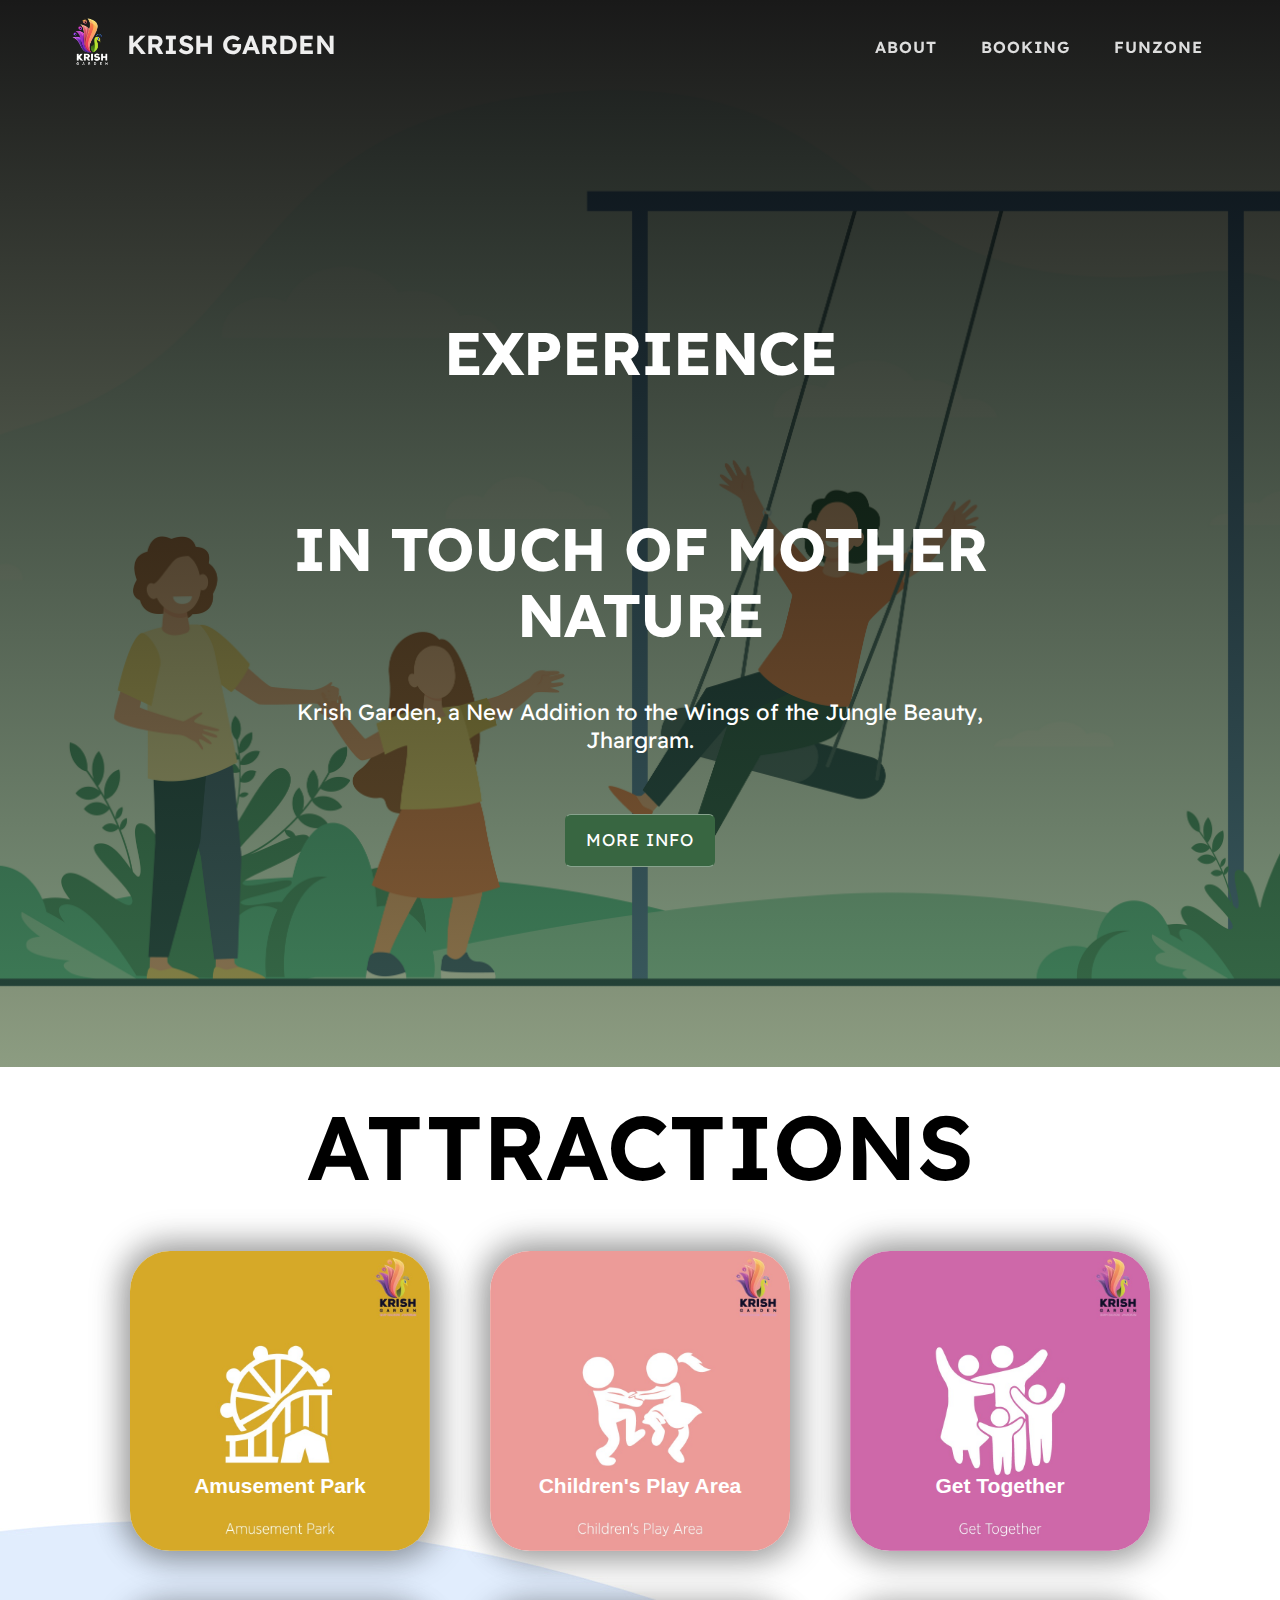
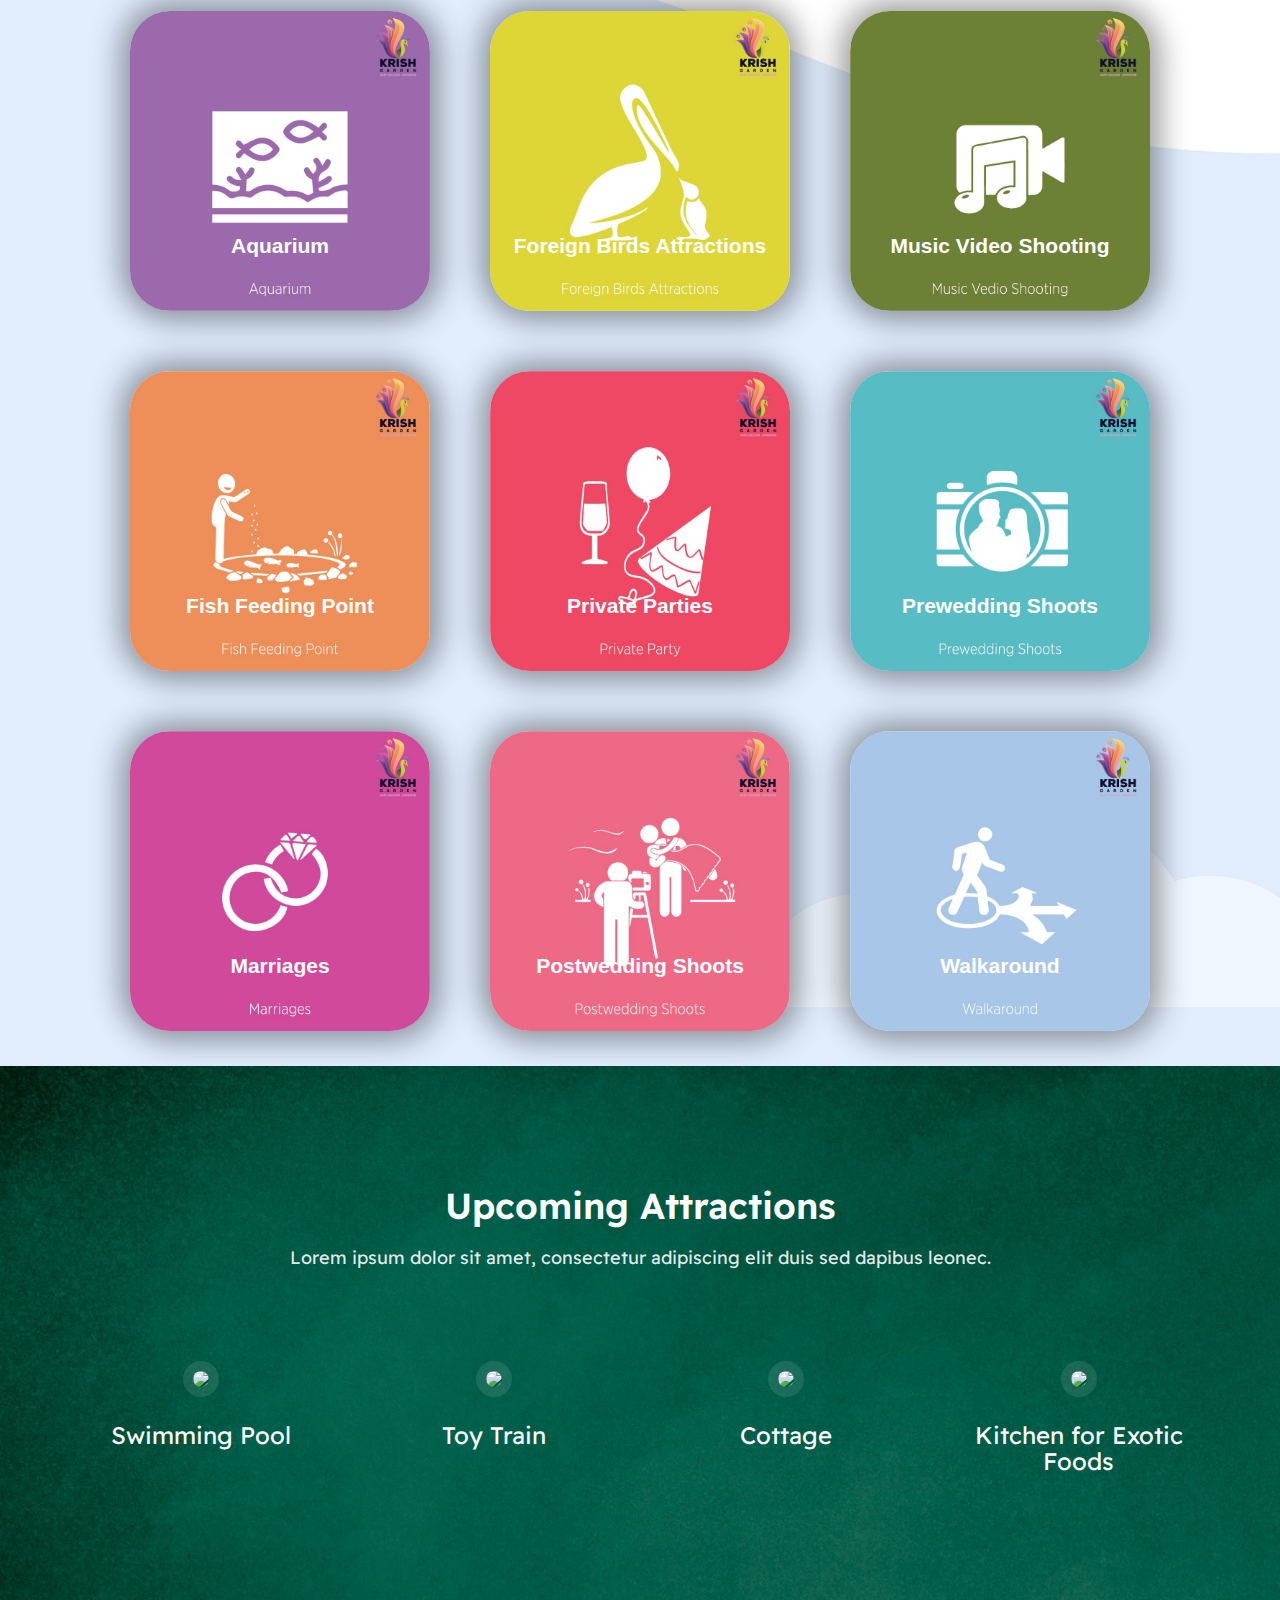
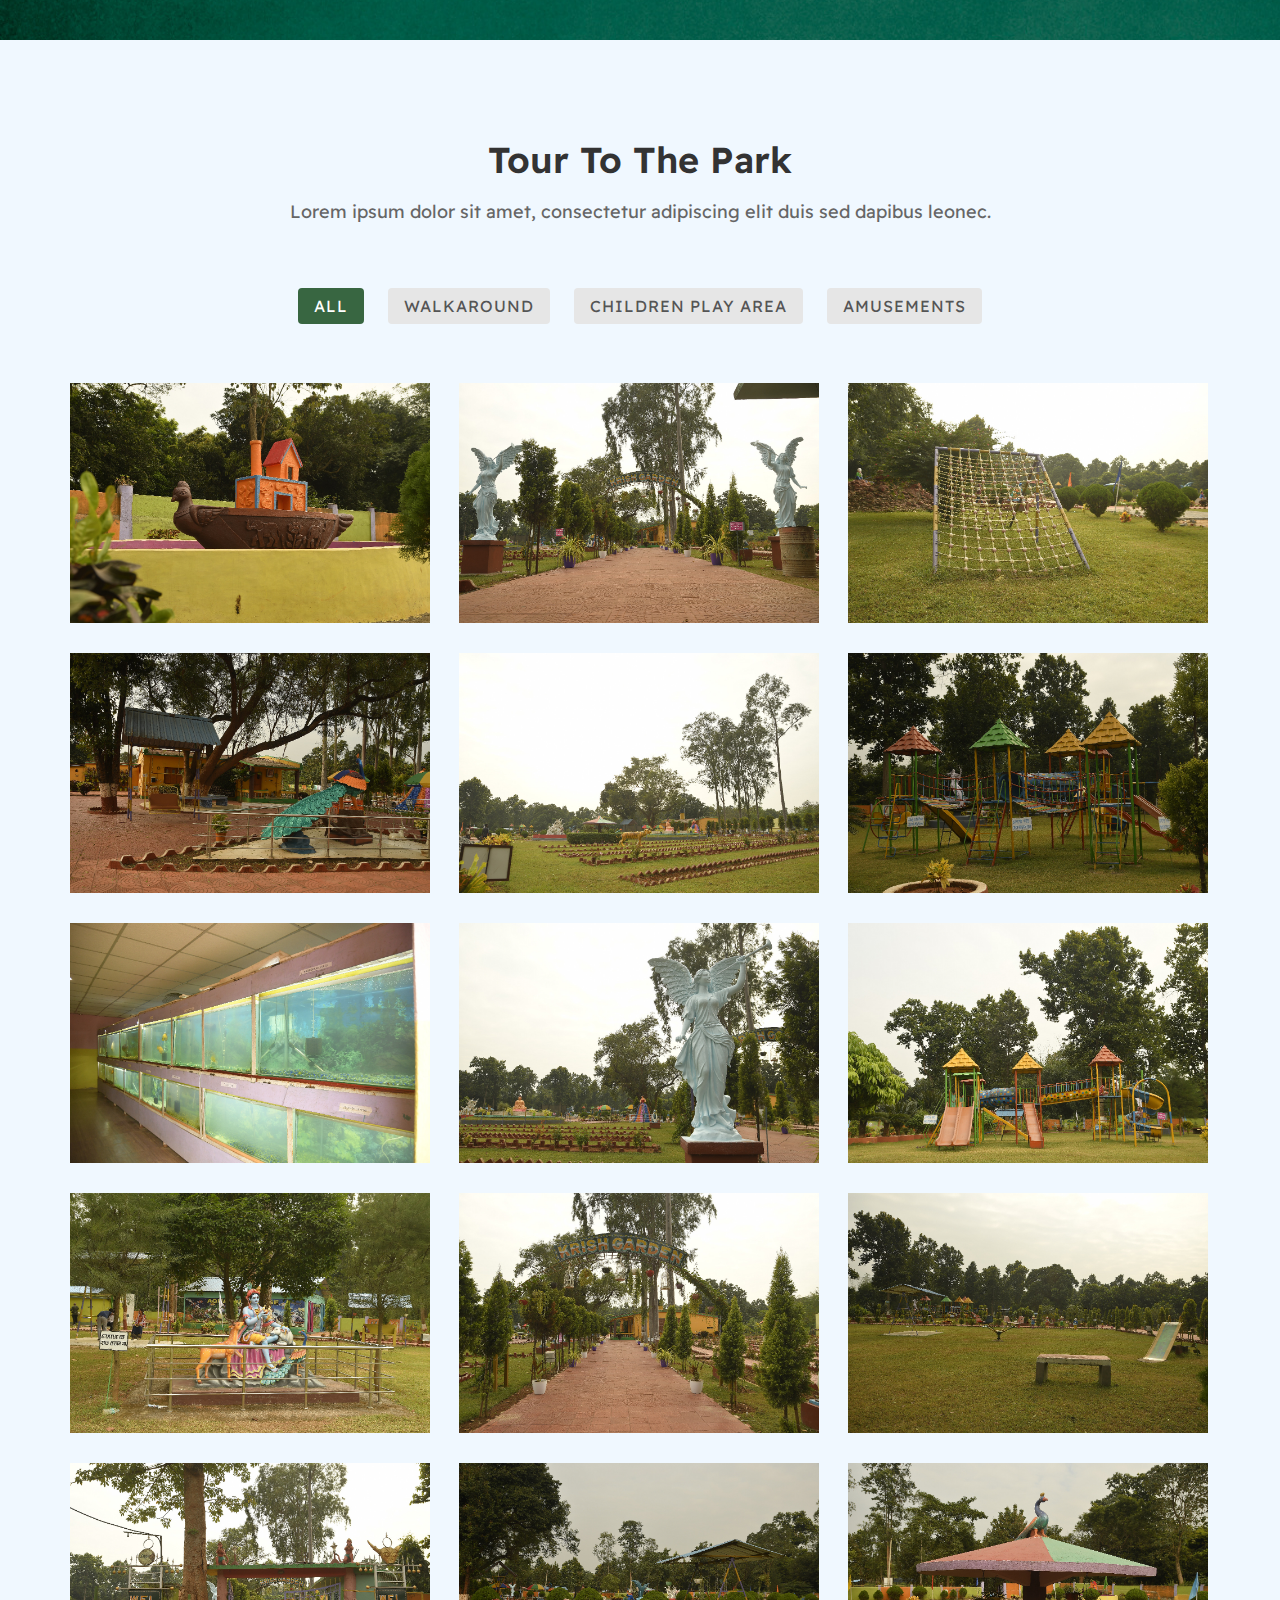
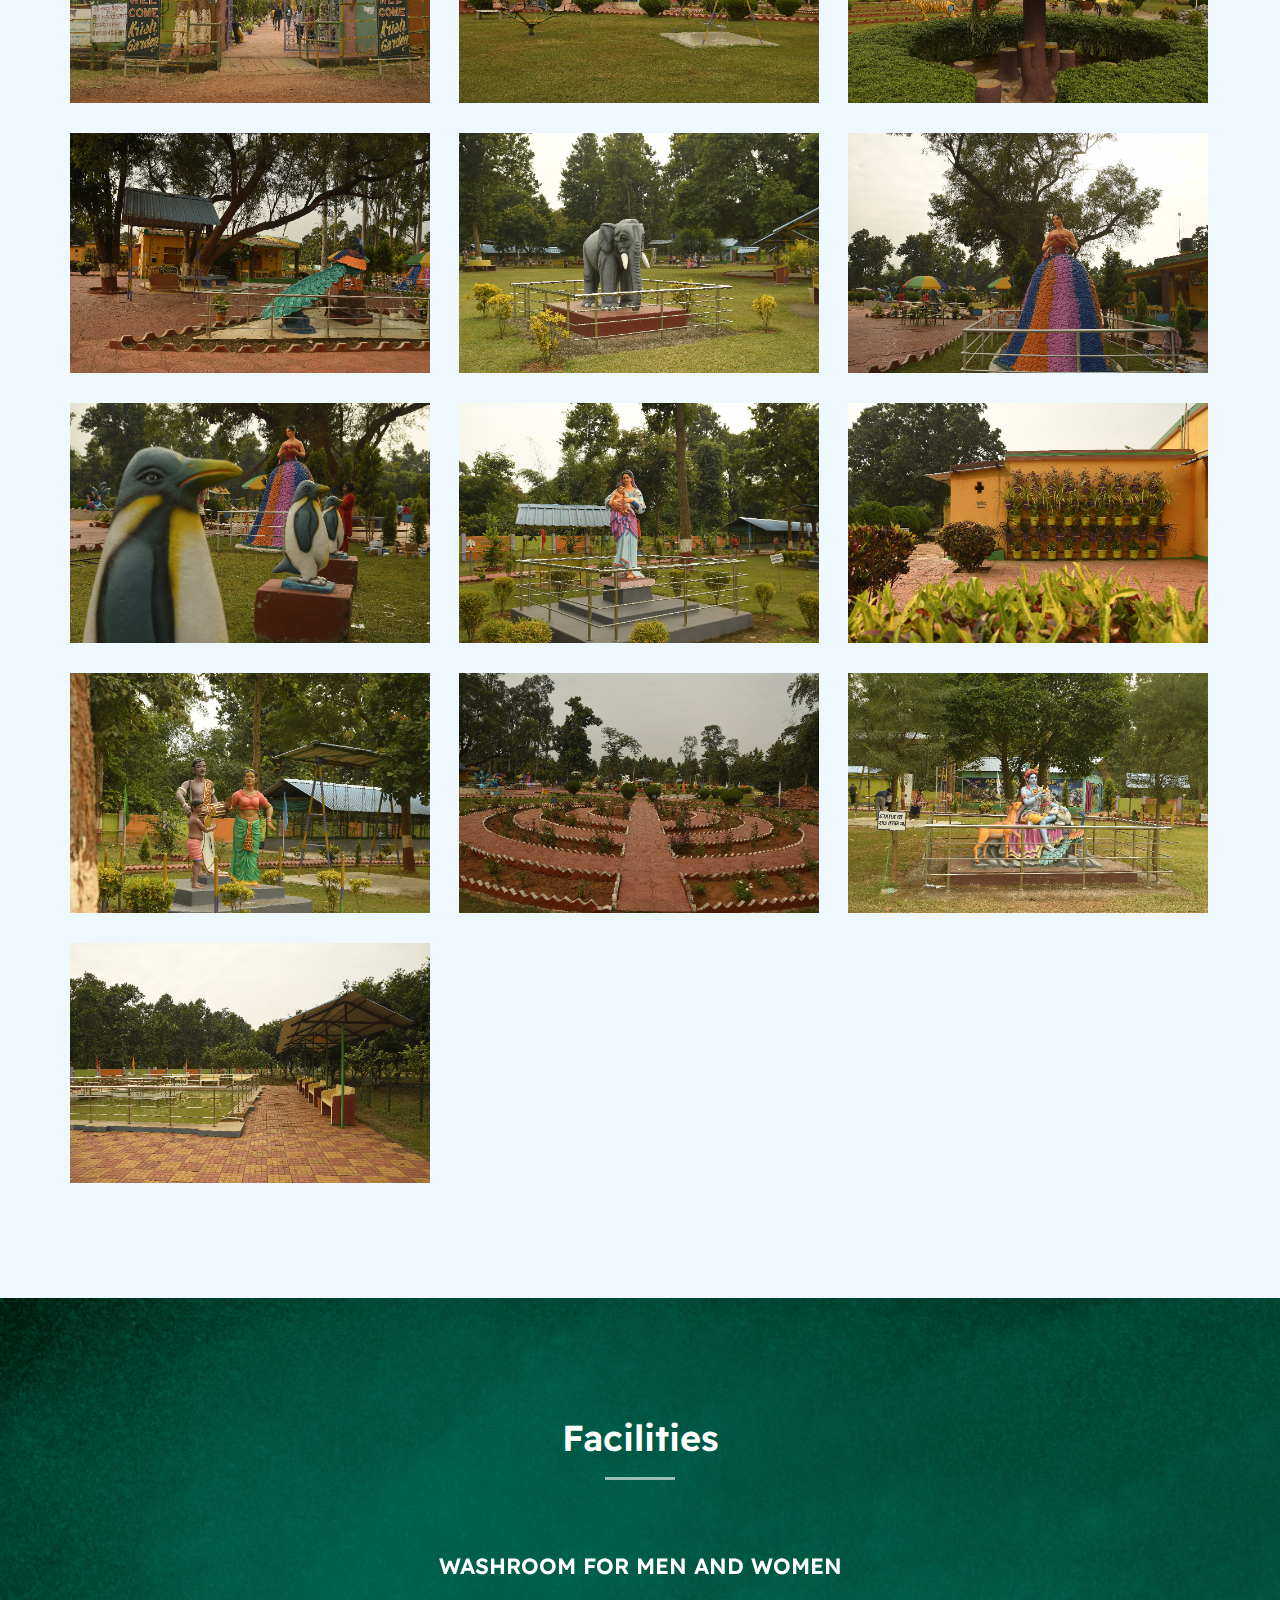
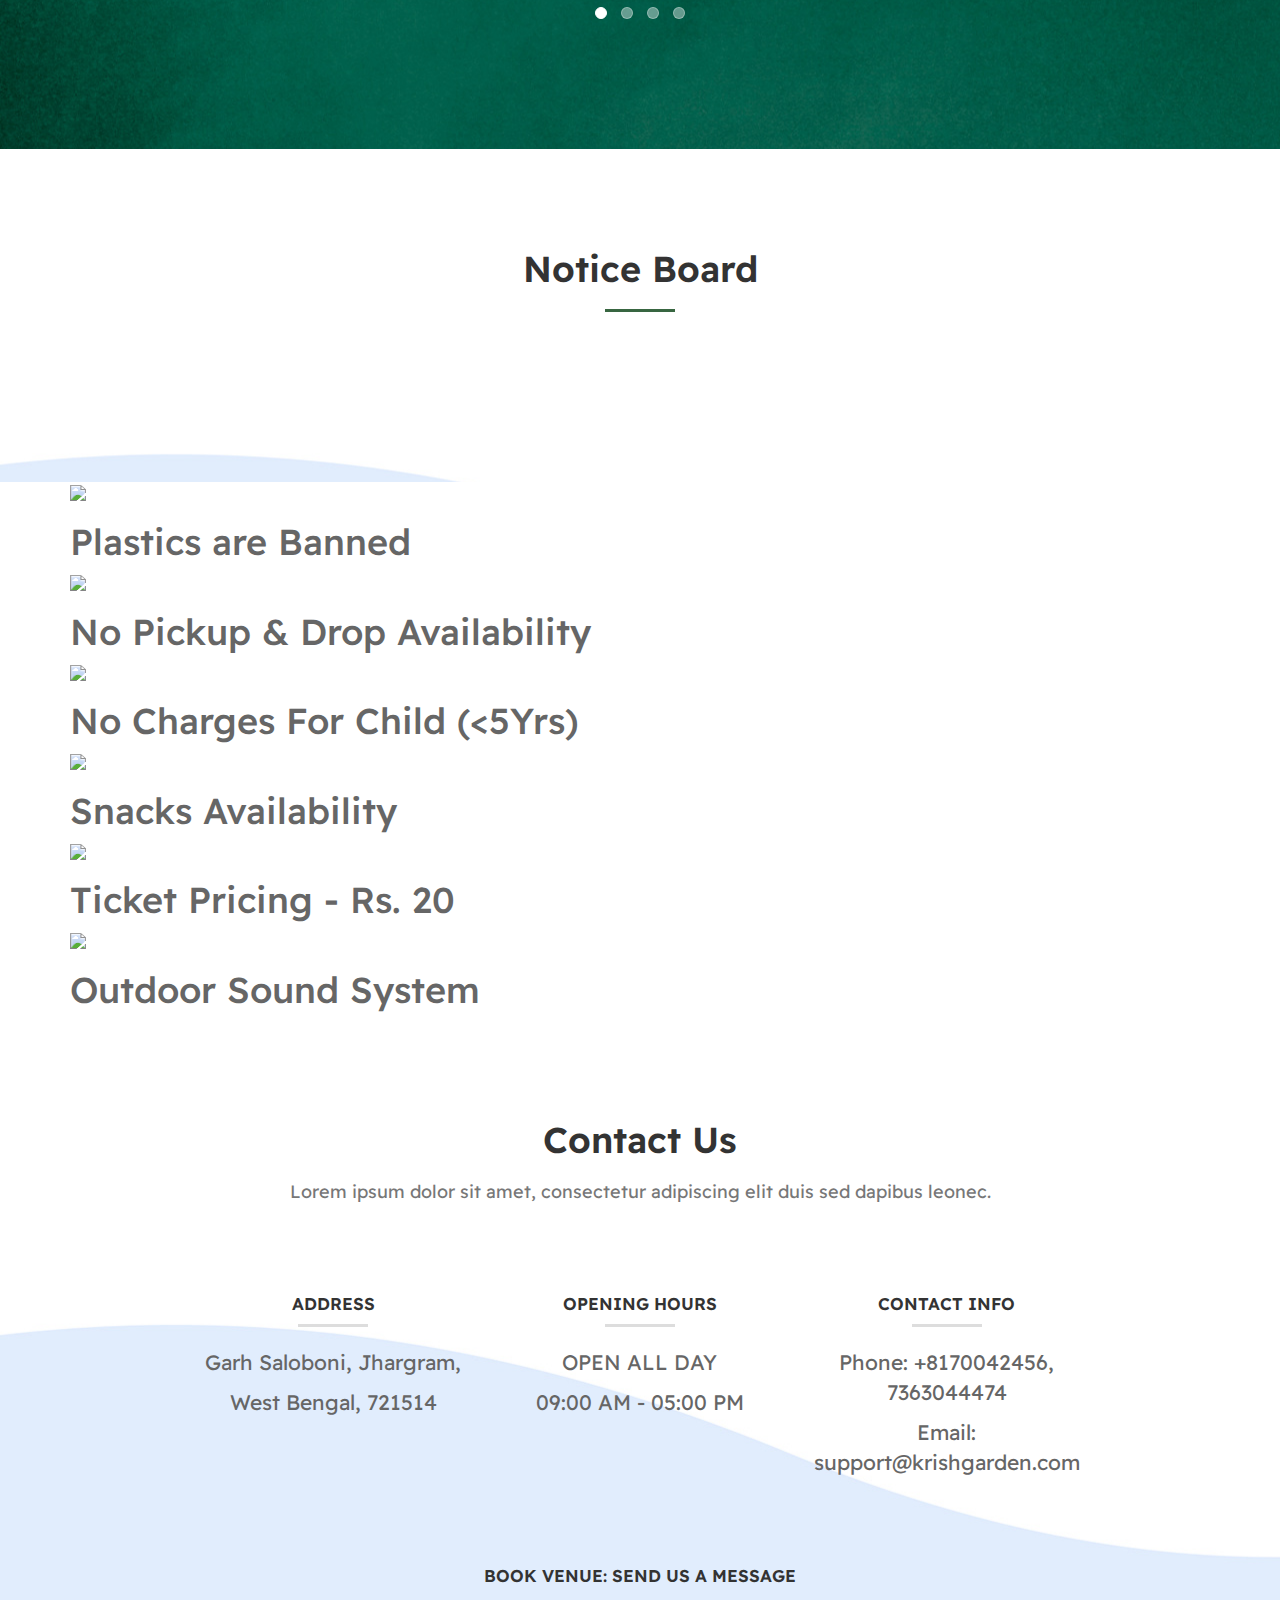
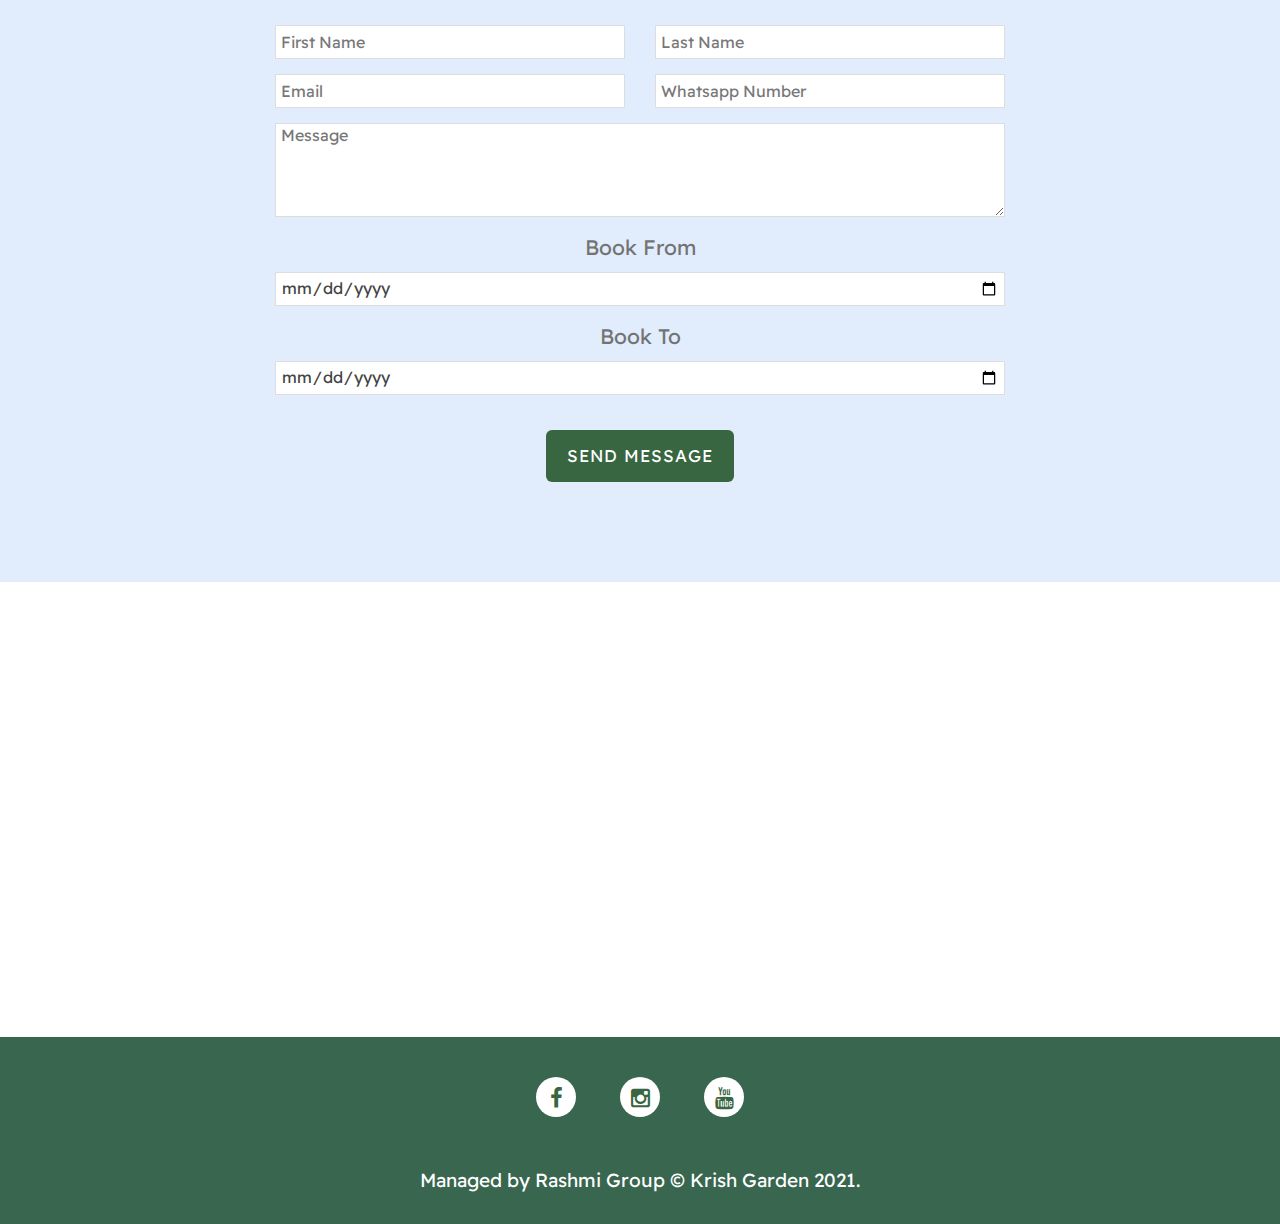
==== commit aff14df0: "Add files via upload" ====
--- a/index.html
+++ b/index.html
@@ -244,7 +244,7 @@
       <div class="col-md-3 text-center">
         <div class="service-media"> <img src="https://i.redd.it/b3esnz5ra34y.jpg" alt=" "> </div>
         <div class="service-desc">
-          <h3>Cottage for Night Stays</h3>
+          <h3>Cottage</h3>
           <!-- <p>Lorem ipsum dolor sit amet, consectetur adipiscing elit. Duis sed dapibus leo nec ornare diam sedasd commodo nibh ante facilisis bibendum dolor feugiat at.</p>
  -->        </div>
 
@@ -529,6 +529,14 @@
               <!-- <p>"Lorem ipsum dolor sit amet, consectetur adipiscing elit. Duis sed dapibus leo nec ornare diam. Sed commodo nibh ante facilisis bibendum dolor feugiat at duis sed dapibus leo nec ornare diam."</p> -->
               <p>FRESH DRINKING WATER</p>
             </div>
+            <div class="item">
+              <!-- <p>"Lorem ipsum dolor sit amet, consectetur adipiscing elit. Duis sed dapibus leo nec ornare diam. Sed commodo nibh ante facilisis bibendum dolor feugiat at duis sed dapibus leo nec ornare diam."</p> -->
+              <p>SNACKS</p>
+            </div>
+            <div class="item">
+              <!-- <p>"Lorem ipsum dolor sit amet, consectetur adipiscing elit. Duis sed dapibus leo nec ornare diam. Sed commodo nibh ante facilisis bibendum dolor feugiat at duis sed dapibus leo nec ornare diam."</p> -->
+              <p>OUTDOOR SOUND SYSTEM</p>
+            </div>
             <!-- <div class="item">
               <p>"Lorem ipsum dolor sit amet, consectetur adipiscing elit. Duis sed dapibus leo nec ornare diam. Sed commodo nibh ante facilisis bibendum dolor feugiat at duis sed dapibus leo nec ornare diam."</p>
               <p>- John DOE, Parker County, TX</p>
@@ -543,6 +551,56 @@
     </div>
   </div>
 </div>
+<!-- Notice board -->
+<div id="notice-b">
+<div id="contact" class="text-center">
+  <div class="container">
+    <div class="section-title text-center">
+      <h2>Notice Board</h2><hr>
+    </div>
+  </div>
+</div>
+<div class="container">
+  <div class="card-column column-0">
+    <div class="card1 card-color-0">
+      <div class="border"></div>
+      <img src="https://image.freepik.com/free-vector/orange-recycle-bins-with-recycle-symbol-white-background_1308-44841.jpg" />
+      <h1>Plastics are Banned</h1>
+    </div>
+    <div class="card1 card-color-1">
+      <div class="border"></div>
+      <img src="https://image.freepik.com/free-vector/car-driving-concept-illustration_114360-8001.jpg" />
+      <h1>No Pickup & Drop Availability</h1>
+    </div>
+  </div>
+  <div class="card-column column-0">
+    <div class="card1 card-color-3">
+      <div class="border"></div>
+      <img src="https://image.freepik.com/free-vector/children-school-field-trip_18591-51140.jpg" />
+      <h1>No Charges For Child (<5Yrs)</h1>
+    </div>
+    <div class="card1 card-color-4">
+      <div class="border"></div>
+      <img src="https://image.freepik.com/free-vector/vector-cartoon-illustration-traditional-set-fast-food-meal_1441-331.jpg" />
+      <h1>Snacks Availability</h1>
+    </div>
+  </div>
+  <div class="card-column column-0">
+    <div class="card1 card-color-0">
+      <div class="border"></div>
+      <img src="https://image.freepik.com/free-vector/transactional-marketing-abstract-concept_335657-3068.jpg" />
+      <h1>Ticket Pricing - Rs. 20 </h1>
+    </div>
+    <div class="card1 card-color-2">
+      <div class="border"></div>
+      <img src="https://image.freepik.com/free-vector/musical-notes-frame-with-text-space_1017-32857.jpg" />
+      <h1>Outdoor Sound System</h1>
+    </div>
+  </div>
+</div>
+</div>
+
+
 <!-- Contact Section -->
 <div id="contact" class="text-center">
   <div class="container">
@@ -667,5 +725,6 @@
 <script type="text/javascript" src="js/jqBootstrapValidation.js"></script>
 <script type="text/javascript" src="js/contact_me.js"></script>
 <script type="text/javascript" src="js/main.js"></script>
+<script type="text/javascript" src="js/notice.js"></script>
 </body>
 </html>
